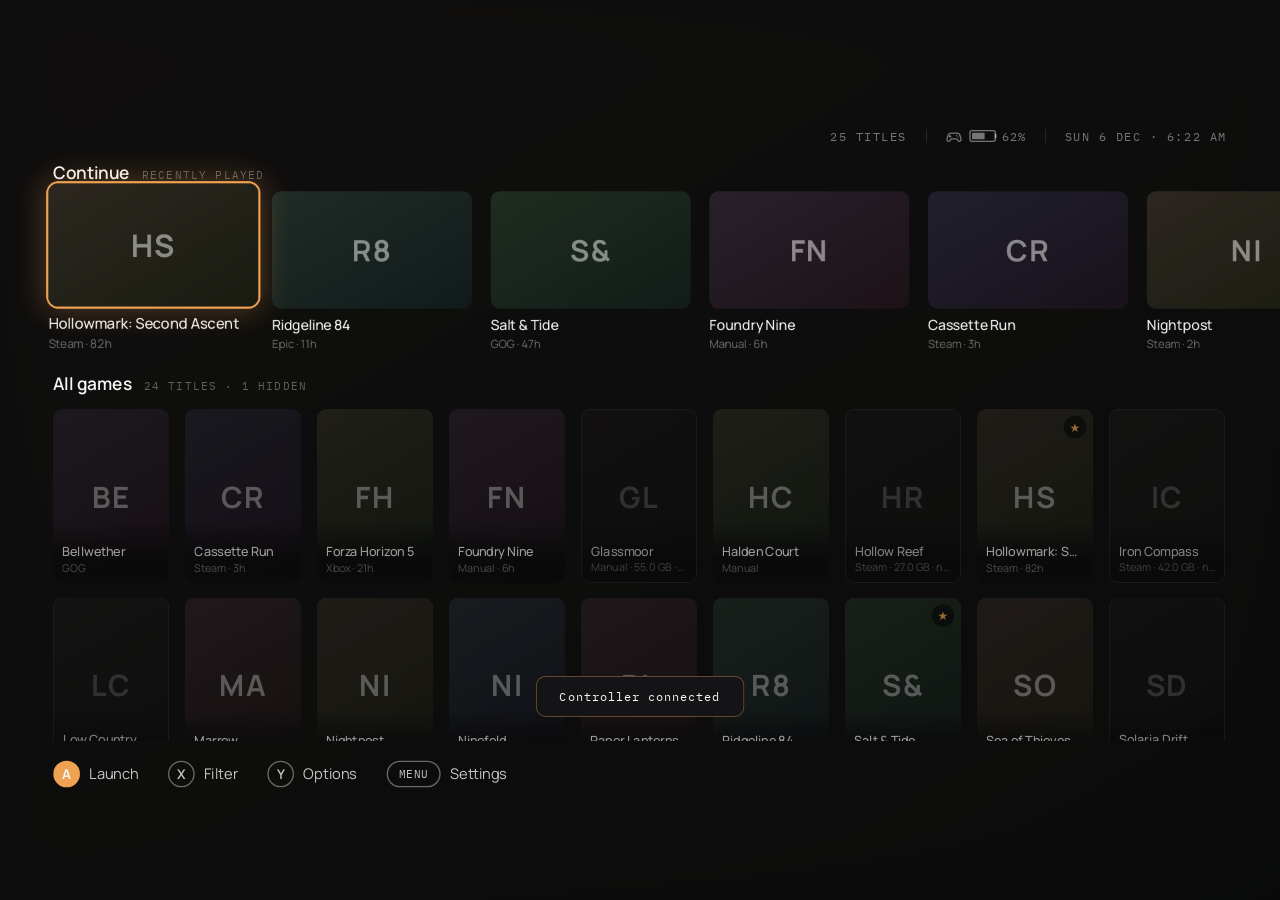
==== Consolify/ui/index.html @ 131ae3a1 "Make the tiles fit the art, and give the keyboard a press mode - A bundled theme was installed once " ====
<!DOCTYPE html>
<html>
<head>
<meta charset="utf-8">
<meta name="viewport" content="width=device-width, initial-scale=1">
<title>Consolify</title>
<link rel="preconnect" href="https://fonts.googleapis.com">
<link rel="preconnect" href="https://fonts.gstatic.com" crossorigin>
<link href="https://fonts.googleapis.com/css2?family=Manrope:wght@300;400;500;600;700&family=IBM+Plex+Mono:wght@400;500&display=swap" rel="stylesheet">
<link rel="stylesheet" href="app.css">
</head>
<body>

<div id="backdrop">
  <div class="bd" id="bdA"></div>
  <div class="bd" id="bdB"></div>
</div>

<!-- Still of the desktop or the game, captured by the host just before an overlay menu opens.
     The window is opaque, so this is what "you can see what is behind the menu" is made of. -->
<div id="overlayShot"></div>

<div id="stage">

  <!-- ============ LIBRARY ============ -->
  <div class="screen" id="screen-library" data-focus-scope>
    <header class="topbar" data-region="topbar">
      <div class="topbar-left" data-tabbar="library"></div>
      <div class="topbar-right mono">
        <span id="scanStatus"></span>
        <span id="titleCount">0 TITLES</span>
        <span class="vsep"></span>
        <span id="padBattery" class="pad-status"></span>
        <span class="vsep"></span>
        <span class="clock">—</span>
      </div>
    </header>

    <div class="lib-body">
      <section class="lib-section playing-section" id="playingSection" data-region="playing" style="display:none">
        <div class="section-head">
          <div class="section-title">Playing</div>
          <div class="section-label mono">RUNNING NOW</div>
        </div>
        <div class="playing-card" id="playingCard" data-focusable data-focus-key="playing">
          <div class="playing-art" id="playingArt"></div>
          <div class="playing-info">
            <div class="playing-name" id="playingName">—</div>
            <div class="playing-meta mono" id="playingMeta"></div>
            <div class="playing-hint"><span class="btn-badge btn-a">A</span><span>Resume</span><span class="btn-badge">Y</span><span>Options</span></div>
          </div>
        </div>
      </section>

      <section class="lib-section" id="continueSection" data-region="continue">
        <div class="section-head">
          <div class="section-title">Continue</div>
          <div class="section-label mono">RECENTLY PLAYED</div>
        </div>
        <div class="continue-row" id="continueRow" data-dim-group></div>
      </section>

      <!-- Opt-in: hidden until a theme gives it a slot. The app keeps it filled with whatever
           the highlight is on, so a console-style layout can show the focused game large
           without the app having to know that is what the theme is doing. -->
      <section class="focus-detail" data-region="focus-detail" hidden>
        <div class="fd-logo" id="fdTitle">—</div>
        <div class="fd-meta mono" id="fdMeta"></div>
        <div class="fd-desc" id="fdDesc"></div>
        <div class="fd-stats mono">
          <span id="fdPlaytime"></span>
          <span id="fdLastPlayed"></span>
          <span id="fdSize"></span>
        </div>
      </section>

      <section class="lib-section lib-grid-section" data-region="grid">
        <div class="section-head">
          <div class="section-title">All games</div>
          <div class="section-label mono" id="gridLabel">0 TITLES</div>
        </div>
        <div class="grid-scroll" id="gridScroll"></div>
      </section>
    </div>

    <footer class="legend" data-region="legend">
      <div class="legend-item"><div class="btn-badge btn-a">A</div><span>Launch</span></div>
      <div class="legend-item"><div class="btn-badge">X</div><span>Filter</span></div>
      <div class="legend-item"><div class="btn-badge">Y</div><span>Options</span></div>
      <div class="legend-item"><div class="btn-pill mono">MENU</div><span>Settings</span></div>
    </footer>
  </div>

  <!-- ============ DETAIL ============ -->
  <div class="screen" id="screen-detail" data-focus-scope>
    <div class="detail-art" id="detailArt"></div>
    <div class="detail-shade-x"></div>
    <div class="detail-shade-y"></div>

    <div class="detail-content">
      <div class="detail-top">
        <div class="crumb mono"><span>LIBRARY</span><span>/</span><span class="crumb-here" id="detailCrumb">STEAM</span></div>
        <!-- Where the game came from, opposite the breadcrumb that says the same thing in words. -->
        <div class="detail-platform" id="detailPlatform"></div>
      </div>

      <div class="detail-main">
        <div class="detail-titleblock">
          <!-- The game's own wordmark when we have one, the title as text when we do not. Both
               are always in the DOM; renderDetail shows whichever applies. -->
          <div class="detail-logo" id="detailLogo" hidden></div>
          <h1 id="detailTitleRow"><span id="detailFav" class="fav-star" style="display:none">★</span><span id="detailTitle">—</span></h1>
          <div class="detail-facts" id="detailFacts"></div>
          <p id="detailDesc"></p>
        </div>

        <div class="detail-stats" id="detailStats"></div>

        <!-- The critic score, parked in the corner the eye reaches last. It is the one number
             on this page that is somebody else's opinion rather than a fact about the file, so
             it is given its own panel and told to say who said it. -->
        <div class="detail-score" id="detailScore" hidden></div>

        <div class="detail-actions" id="detailActions">
          <div class="pill-btn pill-primary" data-act="play" data-focusable data-focus-key="detail:play">
            <div class="pill-a-badge">A</div>
            <span id="playLabel">Play</span>
          </div>
          <div class="pill-btn pill-secondary" data-act="collect" data-focusable data-focus-key="detail:collect">Add to Collection</div>
          <div class="pill-btn pill-secondary" data-act="manage" data-focusable data-focus-key="detail:manage">Manage</div>
        </div>
      </div>

      <footer class="legend">
        <div class="legend-item"><div class="btn-badge btn-a">A</div><span>Select</span></div>
        <div class="legend-item"><div class="btn-badge">B</div><span>Back</span></div>
        <div class="legend-item"><div class="btn-badge">X</div><span id="favLegend">Favorite</span></div>
      </footer>
    </div>
  </div>

  <!-- ============ SETTINGS ============ -->
  <div class="screen" id="screen-settings" data-focus-scope>
    <header class="topbar">
      <div class="topbar-left" data-tabbar="settings"></div>
      <div class="topbar-right mono">
        <span class="clock">—</span>
      </div>
    </header>

    <div class="settings-body">
      <!-- Categories, so one screen is not a wall of every setting at once. Driven by LB/RB and
           by clicking; the rows to the right are only ever the active category. -->
      <nav class="settings-nav" id="settingsNav"></nav>
      <div class="settings-scroll" id="settingsScroll"></div>
    </div>

    <footer class="legend" id="settingsFoot"></footer>
  </div>

  <!-- ============ FILTER & SORT ============ -->
  <div class="overlay" id="overlay-filter" data-focus-scope>
    <div class="quick-card filter-card">
      <div class="quick-title mono" id="filterTitle">FILTER &amp; SORT</div>
      <div class="ov-scroll" id="filterList"></div>
      <div class="ov-foot" id="filterFoot"></div>
    </div>
  </div>

  <!-- ============ GAME CONTEXT MENU ============ -->
  <div class="overlay" id="overlay-gamemenu" data-focus-scope>
    <div class="quick-card menu-card">
      <div class="quick-title mono" id="gameMenuTitle">GAME</div>
      <div class="ov-scroll" id="gameMenuList"></div>
      <div class="ov-foot" id="gameMenuFoot"></div>
    </div>
  </div>

  <!-- ============ ADD TO COLLECTION ============ -->
  <div class="overlay" id="overlay-collect" data-focus-scope>
    <div class="quick-card menu-card">
      <div class="quick-title mono">ADD TO COLLECTION</div>
      <div class="ov-scroll" id="collectList"></div>
      <div class="ov-foot" id="collectFoot"></div>
    </div>
  </div>

  <!-- ============ MANAGE ============ -->
  <div class="overlay" id="overlay-manage" data-focus-scope>
    <div class="quick-card menu-card">
      <div class="quick-title mono">MANAGE</div>
      <div class="ov-scroll" id="manageList"></div>
      <div class="ov-foot" id="manageFoot"></div>
    </div>
  </div>

  <!-- ============ CONFIRM ============ -->
  <div class="overlay" id="overlay-confirm" data-focus-scope>
    <div class="quick-card menu-card">
      <div class="quick-title mono" id="confirmTitle">ARE YOU SURE?</div>
      <div class="ov-scroll" id="confirmList"></div>
      <div class="ov-foot" id="confirmFoot"></div>
    </div>
  </div>

  <!-- ============ POWER WHEEL ============ -->
  <div class="overlay" id="overlay-radial">
    <div class="radial-wrap">
      <div class="radial-title mono">POWER WHEEL</div>
      <div class="radial" id="radialRing"></div>
      <div class="radial-center">
        <div class="radial-sel" id="radialSelName">—</div>
        <div class="radial-desc" id="radialDesc"></div>
        <div class="radial-target mono" id="radialTarget"></div>
      </div>
      <div class="ov-foot radial-foot" id="radialFoot"></div>
    </div>
  </div>

  <!-- ============ RADIAL SUBMENU ============ -->
  <div class="overlay" id="overlay-radialsub" data-focus-scope>
    <div class="quick-card menu-card">
      <div class="quick-title mono" id="radialSubTitle">MENU</div>
      <div class="ov-scroll" id="radialSubList"></div>
      <div class="ov-foot" id="radialSubFoot"></div>
    </div>
  </div>

  <!-- ============ IN-GAME MENU ============
       A console-style bar along the bottom rather than a centred card, so as much of the
       paused game as possible stays visible above it. -->
  <div class="overlay" id="overlay-ingame">
    <div class="ingame-bar">
      <div class="ingame-head">
        <div class="ingame-title" id="ingameTitle">PLAYING</div>
        <div class="ingame-desc" id="ingameDesc"></div>
      </div>
      <div class="ingame-row" id="ingameList"></div>
      <div class="ov-foot ingame-foot" id="ingameFoot"></div>
    </div>
  </div>

  <!-- ============ TEXT INPUT ============ -->
  <div class="overlay" id="overlay-input">
    <div class="quick-card">
      <div class="quick-title mono" id="inputTitle">NAME</div>
      <input id="inputField" class="text-input" type="text" autocomplete="off" spellcheck="false">
      <div class="guide-foot mono input-hint">ENTER CONFIRM · ESC CANCEL</div>
    </div>
  </div>

  <!-- ============ COUCH SETUP GUIDE ============ -->
  <div class="overlay" id="overlay-guide">
    <div class="guide-card">
      <div class="quick-title mono">COUCH SETUP GUIDE</div>
      <div class="guide-body" id="guideBody"></div>
      <div class="guide-foot"><div class="btn-badge">B</div><span>Close</span></div>
    </div>
  </div>

  <div id="toast" class="mono"></div>
</div>

<script src="nav.js"></script>
<script src="theme.js"></script>
<script src="app.js"></script>
<script src="radial.js"></script>
</body>
</html>
---- Consolify/ui/app.css ----
/* Consolify — visual language from the imported design (Couch Launcher.dc.html)
   Manrope + IBM Plex Mono. Focus: 180ms cubic-bezier(0.2,0.9,0.2,1), scale 1.05,
   3px accent ring + 44px glow. Backdrop: focused art, blur 64px @ 22%, 240ms crossfade. */

/* ---- palette ----
   Every colour in this file resolves to one of these, so the whole UI can be recoloured by
   overriding the tokens and nothing else. Treat the names as a public contract: user themes
   will be written against them, and renaming one silently breaks every theme that used it.

   Tints and shades go through color-mix rather than a second rgba token. rgba() cannot take a
   hex custom property -- rgba(var(--accent), 0.3) is not a thing -- and the alternative is
   shipping a parallel "240,162,83" triplet for every colour and keeping the two in step by hand.
   --accent is set at runtime from settings; see applyTheme() in app.js. */
:root {
  --bg: #08080A;          /* the base the whole stage sits on */
  --bg-deep: #0B0B0C;     /* scrims that need to read as darker than the base */
  --surface: #141417;     /* raised panels, rows, empty art */
  --surface-hi: #1A1A1E;  /* a surface that is hovered or selected */
  --card: #101012;        /* game tiles and other content cards */
  --ink: #F6F5F3;         /* text and icons; alphas below it are muted text */
  --edge: #FFFFFF;        /* hairline borders and separators, always at low alpha */
  --danger: #E97A6C;      /* destructive actions only */
  --accent: #F0A253;      /* focus rings, active tabs, sliders — the one the user picks */
  --on-accent: var(--bg-deep);  /* text sitting on an accent fill; flipped for a dark accent */
}

* { box-sizing: border-box; user-select: none; -webkit-user-drag: none; }

/* The UA sheet's [hidden] rule is `display: none` at UA weight, so any author `display` beats
   it -- and nearly every box here sets one. Sections carrying `display: flex` therefore stayed
   fully visible with the attribute set, which is how a theme that left a region unslotted still
   showed it, and how an emptied wrapper still claimed its share of a flex column.
   `hidden` is used as the real "not part of the layout" switch, so make it mean that. */
[hidden] { display: none !important; }

html, body {
  margin: 0; padding: 0; width: 100%; height: 100%;
  background: var(--bg); color: var(--ink); overflow: hidden;
  font-family: Manrope, "Segoe UI", system-ui, sans-serif;
  cursor: default;
}

.mono { font-family: "IBM Plex Mono", Consolas, monospace; }

@keyframes focusPulse {
  0%, 100% { box-shadow: 0 0 0 3px color-mix(in srgb, var(--accent) 95%, transparent), 0 0 44px 6px color-mix(in srgb, var(--accent) 28%, transparent); }
  50% { box-shadow: 0 0 0 3px color-mix(in srgb, var(--accent) 75%, transparent), 0 0 64px 12px color-mix(in srgb, var(--accent) 40%, transparent); }
}

/* ---- fixed 1920x1080 stage, scaled to the window ---- */
#stage {
  position: absolute; left: 50%; top: 50%;
  width: 1920px; height: 1080px;
  transform-origin: center center;
}

/* ---- backdrop (focused title art, blurred) ---- */
#backdrop { position: fixed; inset: 0; overflow: hidden; background: var(--bg); }
.bd {
  position: absolute; inset: -80px;
  background-size: cover; background-position: center;
  filter: blur(64px); opacity: 0;
  transition: opacity 240ms linear;
}
.bd.visible { opacity: 0.22; }
.bd.detail-mode { filter: none; inset: 0; }
.bd.detail-mode.visible { opacity: 1; }

/* ---- screens ---- */
.screen { position: absolute; inset: 0; display: none; flex-direction: column; }
.screen.active { display: flex; }

/* ---- top bar ---- */
.topbar {
  display: flex; align-items: center; justify-content: space-between;
  padding: 56px 80px 0; flex: 0 0 auto;
}
.topbar-left { display: flex; align-items: baseline; gap: 40px; }
.tab { font-size: 24px; color: color-mix(in srgb, var(--ink) 42%, transparent); transition: color 180ms linear, font-size 180ms linear; }
.tab.tab-active { font-size: 30px; font-weight: 600; letter-spacing: -0.01em; color: var(--ink); }
.tab.focused { color: var(--accent); }
.topbar-right {
  display: flex; align-items: center; gap: 28px;
  font-size: 18px; letter-spacing: 0.1em; color: color-mix(in srgb, var(--ink) 45%, transparent);
}
.vsep { width: 1px; height: 20px; background: color-mix(in srgb, var(--edge) 15%, transparent); }
/* An empty flex item still gets a gap on each side, so the idle scan slot was opening a 56px
   hole between the battery and the title count while every other pair sat at 28px -- which is
   what made the controller readout look detached from the rest of the bar. */
#scanStatus:empty, .pad-status:empty { display: none; }
/* ---- controller + battery readout in the top bar ----
   It sits among the title count and the clock, so it has to carry the same visual weight as
   they do. Those sit at 45% ink; the alphas below are the ones that land the red
   and the accent at the same perceived brightness on this background, rather than the same
   number -- a saturated colour at 0.45 reads far dimmer than white at 0.45, and at full
   strength the low-battery red was shouting over everything else in the bar. */
.pad-status { display: flex; align-items: center; gap: 10px; }   /* colour inherited from .topbar-right */
/* inherit, so the pad, the bar and the number all shift together rather than the icon
   staying grey next to a coloured bar */
.pad-status .ov-icon { width: 26px; height: 26px; flex: 0 0 auto; color: inherit; }
.pad-status.off { color: color-mix(in srgb, var(--ink) 32%, transparent); }       /* nothing connected: quieter still */
.pad-status.low { color: color-mix(in srgb, var(--danger) 78%, transparent); }
.pad-status.charging { color: color-mix(in srgb, var(--accent) 65%, transparent); }
.batt {
  position: relative; width: 40px; height: 18px; border-radius: 4px;
  border: 2px solid currentColor; padding: 2px;
}
/* the nub on the positive end, so the shape reads as a battery and not a progress bar */
.batt::after {
  content: ""; position: absolute; left: 100%; top: 50%; transform: translateY(-50%);
  width: 3px; height: 7px; border-radius: 0 2px 2px 0; background: currentColor;
}
.batt-fill {
  display: block; height: 100%; border-radius: 1px; background: currentColor;
  transition: width 300ms linear;
}
/* No min-width: reserving room for "100%" left trailing space after a short number, widening
   the gap to the next item. The readout is the leftmost thing in a right-anchored row, so a
   changing width only nudges its own left edge -- nothing else moves. */
.batt-pct { font-size: 18px; letter-spacing: 0.06em; }
#scanStatus { color: var(--accent); }

/* ---- library body ---- */
.lib-body {
  flex: 1; min-height: 0; display: flex; flex-direction: column;
  gap: 30px; padding: 24px 80px 0; overflow: hidden;
}
.lib-section { display: flex; flex-direction: column; gap: 16px; flex: 0 0 auto; }
.lib-grid-section { flex: 1 1 auto; min-height: 0; }
.section-head { display: flex; align-items: baseline; gap: 18px; height: 30px; }
.section-title { font-size: 26px; font-weight: 600; letter-spacing: -0.01em; }
.section-label { font-size: 16px; letter-spacing: 0.14em; color: color-mix(in srgb, var(--ink) 35%, transparent); }

/* Continue carousel — the track is translated rather than scrolled with overflow-x, because
   any non-visible overflow on one axis forces the other to clip too, which would cut off the
   focus scale and glow. Off-track tiles simply fall outside the stage. */
.continue-row { overflow: visible; padding: 16px 12px 0; margin: -16px -12px 0; }
.continue-track {
  display: flex; gap: 28px;
  transition: transform 260ms cubic-bezier(0.2, 0.9, 0.2, 1);
  will-change: transform;
}
.cont-item {
  position: relative;
  display: flex; flex-direction: column; gap: 10px; flex: 0 0 auto;
  transform-origin: center bottom;
  transition: transform 180ms cubic-bezier(0.2,0.9,0.2,1);
}
.cont-item.focused { transform: scale(1.05); z-index: 3; }
.cont-art {
  /* 290x166 inside the padding, which is 1.75:1 -- Steam's capsule_616x353 exactly. Cutting the
     box to the dominant asset is what lets it fill edge to edge with nothing cropped; at 300x168
     the content box was 1.86:1 and cover shaved 3% off each side, taking the end of a logo with
     it. Anything of another shape is fitted rather than cropped -- see artFit. */
  position: relative; width: 300px; height: 176px; border-radius: 14px;
  overflow: hidden; background-color: var(--surface);
  background-size: cover; background-position: center;
  /* Keeps the art clear of the rounded corners, which would otherwise clip a logo that runs to
     the edge. The placeholder still fills the tile: it is set through the `background`
     shorthand, which resets background-origin to padding-box. */
  padding: 5px; background-origin: content-box;
  transition: opacity 200ms linear;
}
.zone-dim .cont-art { opacity: 0.55; }
.cont-meta {
  display: flex; flex-direction: column; gap: 3px; min-height: 50px;
  transition: opacity 180ms linear;
}
.zone-dim .cont-meta { opacity: 0.5; }
.cont-title { font-size: 21px; font-weight: 500; letter-spacing: -0.01em; white-space: nowrap; overflow: hidden; text-overflow: ellipsis; max-width: 300px; }
.cont-sub { font-size: 17px; color: color-mix(in srgb, var(--ink) 42%, transparent); }

/* focus ring + glow — box-shadow on the element so the glow is never clipped */
.cont-item.focused .cont-art {
  box-shadow: 0 0 0 3px var(--accent), 0 0 44px 6px color-mix(in srgb, var(--accent) 30%, transparent);
}

/* All-games grid */
.grid-scroll {
  /* relative so revealIn() can measure rows against it with offsetTop */
  position: relative;
  flex: 1; min-height: 0; overflow-y: auto; overflow-x: hidden;
  display: flex; flex-direction: column; gap: 22px;
  /* The padding is room for the focused row's scale and glow; the negative margin pulls the box
     back so it does not shift the layout. It used to be -18px, which ate the whole 16px section
     gap and clipped scrolled rows on a line running through the header text. */
  padding: 18px 12px 28px; margin: -8px -12px 0;
  scrollbar-width: none;
}
/* Scrolled content is clipped at the scroller's edge, which leaves the half-visible row above
   ending in a hard line just under the section header. Fade it out instead — and only while
   there is something above, so the first row's glow keeps the full padding at rest. */
.grid-scroll.scrolled {
  -webkit-mask-image: linear-gradient(180deg, transparent 0, #000 26px);
  mask-image: linear-gradient(180deg, transparent 0, #000 26px);
}
.grid-scroll::-webkit-scrollbar { display: none; }
.grid-row { display: flex; gap: 24px; flex: 0 0 auto; }
.grid-item {
  /* 2:3, which is what every store draws portrait box art to (Steam's is 600x900). The tile used
     to be 199x240 -- 0.83:1 -- and cover threw away a fifth of the picture's height to fill it,
     which on a cover with the logo near the bottom took the logo. Nine of these plus eight 24px
     gaps is the same 1760 run eight wider ones made; see GRID_COLS. */
  position: relative; width: 174px; height: 261px; border-radius: 14px;
  overflow: hidden; flex: 0 0 auto; background-color: var(--surface);
  transform-origin: center bottom;
  transition: transform 180ms cubic-bezier(0.2,0.9,0.2,1), opacity 200ms linear;
}
.grid-item.focused {
  transform: scale(1.05); z-index: 3;
  box-shadow: 0 0 0 3px var(--accent), 0 0 44px 6px color-mix(in srgb, var(--accent) 30%, transparent);
}
.zone-dim .grid-item { opacity: 0.62; }
.zone-dim .grid-item.uninstalled { opacity: 0.5; }
.grid-art { position: absolute; inset: 0; background-size: cover; background-position: center; }
.grid-item.uninstalled .grid-art { filter: grayscale(0.7) brightness(0.62); }
.grid-item.uninstalled { border: 1px solid color-mix(in srgb, var(--ink) 16%, transparent); }
.grid-label {
  position: absolute; left: 0; right: 0; bottom: 0;
  padding: 34px 14px 12px;
  background: linear-gradient(180deg, color-mix(in srgb, var(--bg) 0%, transparent) 0%, color-mix(in srgb, var(--bg) 90%, transparent) 62%);
}
.grid-title { font-size: 19px; font-weight: 500; letter-spacing: -0.01em; white-space: nowrap; overflow: hidden; text-overflow: ellipsis; }
.grid-meta { font-size: 16px; color: color-mix(in srgb, var(--ink) 45%, transparent); white-space: nowrap; overflow: hidden; text-overflow: ellipsis; }

/* ---- detail page: where it came from, and what the critics made of it ---- */

.detail-top { display: flex; align-items: center; justify-content: space-between; gap: 40px; }
.detail-platform {
  display: inline-flex; align-items: center; gap: 13px;
  height: 52px; padding: 0 22px 0 18px; border-radius: 26px;
  font-size: 20px; letter-spacing: 0.01em;
  color: color-mix(in srgb, var(--ink) 86%, transparent);
  background: color-mix(in srgb, var(--bg-deep) 52%, transparent);
  border: 1px solid color-mix(in srgb, var(--edge) 10%, transparent);
  backdrop-filter: blur(18px) saturate(1.3);
}
.detail-platform:empty { display: none; }
.detail-platform svg { width: 30px; height: 30px; }

/* Bottom right, above the buttons: the last thing read on the page rather than something in the
   way of the title. Laid out as a panel and a caption so the number is never alone -- a bare 82
   could be a rank or a percentage, and this page is read from across a room. */
.detail-score {
  position: absolute; right: 0; bottom: 0;
  display: flex; align-items: center; gap: 18px;
}
.score-panel {
  display: flex; align-items: center; justify-content: center;
  width: 92px; height: 92px; border-radius: 16px;
  font-size: 46px; font-weight: 700; letter-spacing: -0.02em;
  color: var(--bg-deep);
}
/* Metacritic's own bands, because the colour is only shorthand if it is the one people already
   know from the site. */
.detail-score[data-band="good"]  .score-panel { background: #66cc33; }
.detail-score[data-band="mixed"] .score-panel { background: #ffcc33; }
.detail-score[data-band="poor"]  .score-panel { background: #ff6666; }
.score-side { display: flex; flex-direction: column; gap: 6px; }
.score-source { font-size: 16px; letter-spacing: 0.14em; }
.score-scale {
  font-size: 14px; letter-spacing: 0.14em;
  color: color-mix(in srgb, var(--ink) 40%, transparent);
}

/* cover placeholder (no art available) */
.ph { display: flex; align-items: center; justify-content: center; }
.ph span {
  font-size: 44px; font-weight: 700; letter-spacing: 0.04em;
  color: color-mix(in srgb, var(--ink) 50%, transparent);
}
.cont-art .ph span { font-size: 36px; }

/* ---- legend ---- */
.legend {
  display: flex; align-items: center; gap: 44px;
  padding: 30px 80px 34px; flex: 0 0 auto;
}
/* "Hide the button hints" in Appearance. Only the per-screen bars: an overlay's footer is the
   one hint inside a menu you may never have opened before, and a card with no way out is not a
   cleaner look. A theme that gives the legend its own slot has to collapse that slot too. */
body.no-legend .legend { display: none; }
.legend-item { display: flex; align-items: center; gap: 14px; }
.legend-item > span { font-size: 22px; color: color-mix(in srgb, var(--ink) 80%, transparent); }
.btn-badge {
  width: 40px; height: 40px; border-radius: 50%;
  border: 2px solid color-mix(in srgb, var(--ink) 40%, transparent);
  display: flex; align-items: center; justify-content: center;
  font-size: 20px; font-weight: 600; color: color-mix(in srgb, var(--ink) 80%, transparent);
}
.btn-badge.btn-a { background: var(--accent); border: none; color: var(--on-accent); font-weight: 700; }
.btn-pill, .dpad-badge {
  height: 40px; padding: 0 16px; border-radius: 20px;
  border: 2px solid color-mix(in srgb, var(--ink) 40%, transparent);
  display: flex; align-items: center;
  font-size: 16px; letter-spacing: 0.08em; color: color-mix(in srgb, var(--ink) 80%, transparent);
}

/* ---- detail screen ---- */
#screen-detail { background: var(--bg); }
/* The hero hangs in a band at its own aspect rather than being stretched over the whole screen,
   the same treatment the library uses. Steam's hero is 3.1:1, so a band 58% of the height shows
   the whole width at close to 1:1 -- covering the full screen with it instead meant cropping
   nearly half the picture away and blowing up what was left.

   62% rather than the library's 58%: there is no dock down here, so the art can run further
   before the text needs the room. */
/* Hung from the top at the full width, at whatever aspect the picture that arrived actually has
   -- applyArt measures it and writes --art-aspect. A fixed height only works while every hero is
   the same shape: Steam's are 3.1:1, IGDB's artwork is 16:9, and 62% of a 16:9 stage is 2.87:1,
   so both were being cropped to fit a box cut for neither. The fallback is Steam's shape, which
   is what the great majority of these are. */
.detail-art {
  position: absolute; top: 0; left: 0; right: 0; bottom: auto;
  height: auto; aspect-ratio: var(--art-aspect, 3.1); max-height: 100%;
  background-size: cover; background-position: top center; background-repeat: no-repeat;
  background-color: var(--surface);
  -webkit-mask-image: linear-gradient(180deg, #000 0, #000 58%, transparent 99%);
          mask-image: linear-gradient(180deg, #000 0, #000 58%, transparent 99%);
}
/* Lighter than it was on both axes. The art no longer sits behind the whole column, so the
   scrims only have to carry the crumb at the top and the title where the two overlap. */
.detail-shade-x { position: absolute; inset: 0; background: linear-gradient(90deg, color-mix(in srgb, var(--bg) 58%, transparent) 0, color-mix(in srgb, var(--bg) 20%, transparent) 52%, transparent 100%); }
.detail-shade-y { position: absolute; inset: 0; background: linear-gradient(0deg, var(--bg) 26%, color-mix(in srgb, var(--bg) 70%, transparent) 46%, transparent 72%); }
/* The type here was set a size larger than it needed to be all the way down, which on a 1920
   stage made a two-line title out of most names and left the column reading as one dense block.
   Everything below is a step smaller with more air between the groups: the page has plenty of
   room, and the art behind it is meant to be visible. */
.detail-content {
  position: absolute; inset: 0; display: flex; flex-direction: column;
  justify-content: space-between; padding: 60px 88px 40px;
}
.detail-content .legend { padding: 30px 0 0; }
.crumb { display: flex; align-items: center; gap: 16px; font-size: 18px; letter-spacing: 0.14em; color: color-mix(in srgb, var(--ink) 45%, transparent); }
.crumb-here { color: color-mix(in srgb, var(--ink) 80%, transparent); }
/* Anchored to the bottom rather than floating in the middle. A game with no metadata has a much
   shorter column than one with everything, and centring meant the two pages put their Play button
   in different places -- this way the buttons and stats land where you expect them either way,
   and whatever is left over goes to the art. */
.detail-main {
  position: relative;   /* the score panel is pinned to this column's bottom-right */
  display: flex; flex-direction: column; gap: 62px; align-items: flex-start;
  margin-top: auto; margin-bottom: 52px;
}
.detail-titleblock { display: flex; flex-direction: column; gap: 26px; max-width: 900px; }
.detail-titleblock h1 {
  /* 62px keeps all but the longest names on one line, where 88px wrapped most of them. */
  margin: 0; font-size: 62px; font-weight: 600;
  letter-spacing: -0.028em; line-height: 1.08;
}
.detail-titleblock p {
  /* Narrower than the title block on purpose: ~70 characters is a comfortable measure, and a
     blurb running the full 900px is a wall. */
  margin: 0; font-size: 22px; line-height: 1.75;
  color: color-mix(in srgb, var(--ink) 60%, transparent); text-wrap: pretty; max-width: 740px;
  /* Store blurbs run to a paragraph; three lines is about as much as anyone reads from a sofa,
     and an unclamped one pushes the stats and the Play button down the screen. */
  display: -webkit-box; -webkit-box-orient: vertical; -webkit-line-clamp: 3; overflow: hidden;
}
/* A hairline above the numbers, which is the only structure this column needs: it separates the
   pitch from the facts without drawing a box round either. */
.detail-stats {
  display: flex; gap: 76px;
  padding-top: 34px;
  border-top: 1px solid color-mix(in srgb, var(--ink) 12%, transparent);
}

.stat { display: flex; flex-direction: column; gap: 10px; }
.stat-label { font-size: 15px; letter-spacing: 0.16em; color: color-mix(in srgb, var(--ink) 38%, transparent); }
.stat-value { font-size: 27px; font-weight: 500; }

/* The line under the title on the detail page. Sized to sit between the 88px title and the 26px
   description without competing with either. */
.detail-facts {
  display: flex; align-items: center; flex-wrap: wrap; gap: 13px;
  font-size: 21px; color: color-mix(in srgb, var(--ink) 70%, transparent);
}
.detail-facts:empty, .detail-titleblock p:empty { display: none; }
.fact-dot { color: color-mix(in srgb, var(--ink) 30%, transparent); }
.fact-chip {
  display: inline-flex; align-items: center; height: 38px; padding: 0 16px;
  border-radius: 19px; font-size: 18px; font-weight: 500;
  color: color-mix(in srgb, var(--ink) 78%, transparent);
  background: color-mix(in srgb, var(--ink) 9%, transparent);
}
.fact-warn {
  color: var(--accent);
  background: color-mix(in srgb, var(--accent) 16%, transparent);
}

.detail-actions { display: flex; align-items: center; gap: 20px; }
.pill-btn {
  display: flex; align-items: center; height: 78px; border-radius: 39px;
  flex: 0 0 auto; white-space: nowrap;
  transition: box-shadow 180ms linear, border-color 180ms linear;
}
.pill-primary {
  gap: 16px; padding: 0 44px; background: var(--accent); color: var(--on-accent);
}
.pill-primary span { font-size: 27px; font-weight: 600; letter-spacing: -0.01em; }
.pill-primary.focused { animation: focusPulse 2.4s ease-in-out infinite; }
.pill-a-badge {
  width: 34px; height: 34px; border-radius: 50%;
  background: color-mix(in srgb, var(--bg-deep) 85%, transparent); color: var(--accent);
  display: flex; align-items: center; justify-content: center;
  font-size: 19px; font-weight: 700; flex: 0 0 auto;
}
.pill-secondary {
  padding: 0 34px; border: 2px solid color-mix(in srgb, var(--ink) 22%, transparent);
  font-size: 24px; font-weight: 500; color: color-mix(in srgb, var(--ink) 85%, transparent);
}
.pill-secondary.focused {
  border-color: var(--accent);
  box-shadow: 0 0 0 1px var(--accent), 0 0 44px 6px color-mix(in srgb, var(--accent) 30%, transparent);
}

/* ---- settings ---- */
.settings-scroll {
  position: relative;   /* see .grid-scroll */
  flex: 1; min-height: 0; overflow-y: auto;
  display: flex; flex-direction: column; gap: 18px;
  padding: 30px 80px 30px; scrollbar-width: none;
}
.settings-scroll::-webkit-scrollbar { display: none; }
.set-section {
  font-family: "IBM Plex Mono", monospace; font-size: 16px;
  letter-spacing: 0.16em; color: color-mix(in srgb, var(--ink) 42%, transparent);
  padding: 26px 0 2px;
}
.set-row {
  position: relative;
  display: flex; align-items: center; justify-content: space-between; gap: 40px;
  min-height: 84px; padding: 0 36px; border-radius: 14px;
  background: var(--card); border: 1px solid color-mix(in srgb, var(--edge) 7%, transparent);
  flex: 0 0 auto;
  transition: transform 180ms cubic-bezier(0.2,0.9,0.2,1);
}
.set-row.focused {
  transform: scale(1.012); background: var(--surface);
  box-shadow: 0 0 0 3px var(--accent), 0 0 44px 6px color-mix(in srgb, var(--accent) 30%, transparent);
}
.set-name { font-size: 24px; font-weight: 500; }
.set-hint { font-size: 17px; color: color-mix(in srgb, var(--ink) 42%, transparent); margin-top: 3px; }
.set-left { display: flex; flex-direction: column; padding: 18px 0; min-width: 0; }
.set-value { display: flex; align-items: center; gap: 22px; font-size: 24px; color: color-mix(in srgb, var(--ink) 85%, transparent); flex: 0 0 auto; }
.set-value .arrow { color: color-mix(in srgb, var(--ink) 35%, transparent); font-size: 20px; }
.set-row.focused .set-value .arrow { color: var(--accent); }
.set-toggle-on { color: var(--accent); font-weight: 600; }
.set-toggle-off { color: color-mix(in srgb, var(--ink) 45%, transparent); }
.slider { display: flex; align-items: center; gap: 20px; }
.slider-track { position: relative; width: 340px; height: 6px; border-radius: 3px; background: color-mix(in srgb, var(--edge) 14%, transparent); }
.slider-fill { position: absolute; left: 0; top: 0; bottom: 0; border-radius: 3px; background: var(--accent); }
.slider-val { font-family: "IBM Plex Mono", monospace; font-size: 18px; width: 84px; text-align: right; color: color-mix(in srgb, var(--ink) 75%, transparent); }
.set-action-label { font-size: 24px; font-weight: 500; color: var(--accent); }
.set-action-label.danger { color: var(--danger); }

/* Accent picker. The dots are literal colours, so they are the one place in the UI that does not
   go through the palette tokens -- the point is to show what each token would become. */
.swatch-strip { display: flex; align-items: center; gap: 12px; }
.swatch {
  width: 26px; height: 26px; border-radius: 50%; flex: 0 0 auto;
  box-shadow: inset 0 0 0 1px color-mix(in srgb, var(--edge) 22%, transparent);
  transition: transform 180ms cubic-bezier(0.2,0.9,0.2,1);
}
/* The ring is drawn in the page background so it reads as a gap around the dot rather than a
   second colour competing with it. */
.swatch.on {
  transform: scale(1.25);
  box-shadow: 0 0 0 3px var(--bg), 0 0 0 6px var(--ink);
}
.swatch-name { font-size: 20px; width: 96px; color: color-mix(in srgb, var(--ink) 75%, transparent); }

/* ---- overlays ---- */
/* z-index sits above focused tiles (which lift to 3 so their glow isn't clipped) */
.overlay {
  position: absolute; inset: 0; display: none;
  align-items: center; justify-content: center;
  background: color-mix(in srgb, var(--bg) 82%, transparent);
  z-index: 100;
}
.overlay.active { display: flex; }
.quick-card {
  width: 560px; background: var(--card);
  border: 1px solid color-mix(in srgb, var(--edge) 9%, transparent); border-radius: 20px;
  padding: 40px 40px 28px; display: flex; flex-direction: column; gap: 26px;
}
.quick-title { font-size: 15px; letter-spacing: 0.16em; color: color-mix(in srgb, var(--ink) 42%, transparent); }
.quick-item {
  position: relative; display: flex; align-items: center; justify-content: space-between;
  height: 76px; padding: 0 26px; border-radius: 14px;
  font-size: 25px; font-weight: 500; color: color-mix(in srgb, var(--ink) 85%, transparent);
  transition: transform 180ms cubic-bezier(0.2,0.9,0.2,1);
}
.quick-item.focused { background: var(--surface); transform: scale(1.02); }
.quick-item .quick-sub { font-size: 17px; color: color-mix(in srgb, var(--ink) 40%, transparent); font-weight: 400; }
.quick-item.danger { color: var(--danger); }
#quickList, #manageList { display: flex; flex-direction: column; gap: 10px; }

.guide-card {
  /* Tall enough that the four steps fit without scrolling. It still scrolls if the text grows. */
  width: 1080px; max-height: 940px; background: var(--card);
  border: 1px solid color-mix(in srgb, var(--edge) 9%, transparent); border-radius: 20px;
  padding: 48px 48px 32px; display: flex; flex-direction: column; gap: 28px;
}
.guide-body { overflow-y: auto; display: flex; flex-direction: column; gap: 26px; scrollbar-width: none; }
.guide-body::-webkit-scrollbar { display: none; }
.guide-step { display: flex; gap: 24px; }
.guide-num {
  font-family: "IBM Plex Mono", monospace; font-size: 17px; color: var(--accent);
  flex: 0 0 44px; padding-top: 4px;
}
.guide-step-body { display: flex; flex-direction: column; gap: 8px; }
.guide-step-title { font-size: 24px; font-weight: 600; }
.guide-step-text { font-size: 20px; line-height: 1.55; color: color-mix(in srgb, var(--ink) 62%, transparent); }
.guide-step-text b { color: color-mix(in srgb, var(--ink) 90%, transparent); font-weight: 600; }
.guide-foot { display: flex; align-items: center; gap: 14px; font-size: 20px; color: color-mix(in srgb, var(--ink) 70%, transparent); }

/* ---- toast ---- */
#toast {
  position: absolute; left: 50%; bottom: 140px; transform: translateX(-50%) translateY(20px);
  z-index: 200;
  padding: 18px 34px; border-radius: 14px;
  background: var(--surface); border: 1px solid color-mix(in srgb, var(--accent) 50%, transparent);
  font-size: 18px; letter-spacing: 0.06em; color: var(--ink);
  opacity: 0; pointer-events: none;
  transition: opacity 240ms linear, transform 240ms cubic-bezier(0.2,0.9,0.2,1);
}
#toast.show { opacity: 1; transform: translateX(-50%) translateY(0); }

/* ---- collections ---- */
.coll-body {
  flex: 1; min-height: 0; display: flex; flex-direction: column;
  padding: 30px 80px 0; overflow: hidden;
}
.coll-list {
  position: relative;   /* see .grid-scroll */
  flex: 1; min-height: 0; overflow-y: auto;
  display: flex; flex-direction: column; gap: 18px;
  padding: 12px 12px 30px; margin: -12px -12px 0;
  scrollbar-width: none;
}
.coll-list::-webkit-scrollbar { display: none; }
.coll-card {
  position: relative;
  display: flex; align-items: center; justify-content: space-between;
  min-height: 132px; padding: 0 40px; border-radius: 20px;
  background: var(--card); border: 1px solid color-mix(in srgb, var(--edge) 7%, transparent);
  flex: 0 0 auto;
  transition: transform 180ms cubic-bezier(0.2,0.9,0.2,1), background 180ms linear;
}
.coll-card.focused {
  transform: scale(1.012); background: var(--surface); z-index: 2;
  box-shadow: 0 0 0 3px var(--accent), 0 0 44px 6px color-mix(in srgb, var(--accent) 30%, transparent);
}
.coll-info { display: flex; flex-direction: column; gap: 6px; }
.coll-name { font-size: 28px; font-weight: 600; letter-spacing: -0.01em; }
.coll-name .fav-star { margin-right: 12px; }
.coll-meta { font-size: 17px; color: color-mix(in srgb, var(--ink) 42%, transparent); font-family: "IBM Plex Mono", monospace; letter-spacing: 0.1em; }
.coll-thumbs { display: flex; gap: 10px; }
.coll-thumb {
  width: 58px; height: 74px; border-radius: 8px; overflow: hidden;
  background-color: var(--surface-hi); background-size: cover; background-position: center;
  display: flex; align-items: center; justify-content: center;
}
.coll-thumb span { font-size: 16px; font-weight: 700; color: color-mix(in srgb, var(--ink) 40%, transparent); }
.coll-grid-wrap { flex: 1; min-height: 0; display: none; flex-direction: column; gap: 16px; }
.coll-grid-wrap.active { display: flex; }
.coll-list.hidden { display: none; }

/* ---- favorite star ---- */
.fav-star { color: var(--accent); }
.tile-fav {
  position: absolute; top: 10px; right: 10px;
  width: 34px; height: 34px; border-radius: 50%;
  background: color-mix(in srgb, var(--bg) 72%, transparent);
  display: flex; align-items: center; justify-content: center;
  font-size: 18px; color: var(--accent);
}
.detail-titleblock h1 .fav-star { font-size: 42px; vertical-align: middle; margin-right: 16px; }

/* The wordmark. Bounded on both axes because logos come in every shape there is -- a wide
   lockup and a tall crest both have to land on the same line without pushing the page around.
   contain, left-aligned, so it is never stretched. */
.detail-logo {
  width: 620px; height: 132px;
  background-size: contain; background-position: left center; background-repeat: no-repeat;
}


/* A picture of the window in the switcher, shaped like the window itself. Wide enough to tell two
   browser windows apart from a sofa, which is the whole reason it is here rather than a title. */
.ov-thumb {
  flex: 0 0 auto; width: 132px; height: 74px; border-radius: 8px;
  background-size: cover; background-position: top center;
  background-color: color-mix(in srgb, var(--ink) 8%, transparent);
  border: 1px solid color-mix(in srgb, var(--edge) 12%, transparent);
}
/* Taller than an icon row, so the picture has somewhere to sit. */
.ov-row.has-thumb { min-height: 96px; }
.ov-row.has-thumb .ov-label { gap: 20px; }
/* An icon stands in for a window we cannot photograph -- a minimized one we have never seen open.
   It has to sit inside the box: cover would blow a 32px square up into a smear. */
.ov-thumb.is-icon {
  background-size: 40px; background-position: center; background-repeat: no-repeat;
  background-color: color-mix(in srgb, var(--ink) 6%, transparent);
}


/* ---- filter & sort overlay ---- */
.filter-card { width: 760px; }
.ov-row {
  position: relative; display: flex; align-items: center; justify-content: space-between;
  min-height: 74px; padding: 0 26px; border-radius: 14px;
  font-size: 24px; font-weight: 500; color: color-mix(in srgb, var(--ink) 85%, transparent);
  transition: transform 180ms cubic-bezier(0.2,0.9,0.2,1), background 180ms linear;
}
.ov-row.focused {
  background: var(--surface); transform: scale(1.015); z-index: 2;
  box-shadow: 0 0 0 3px var(--accent), 0 0 44px 6px color-mix(in srgb, var(--accent) 30%, transparent);
}
.ov-row .ov-value { display: flex; align-items: center; gap: 18px; font-size: 22px; color: color-mix(in srgb, var(--ink) 80%, transparent); }
.ov-row .arrow { color: color-mix(in srgb, var(--ink) 35%, transparent); font-size: 19px; }
.ov-row.focused .arrow { color: var(--accent); }
.ov-row .ov-action { color: var(--accent); font-weight: 600; }
#filterList, #collectList, #confirmList { display: flex; flex-direction: column; gap: 10px; }
.ov-check { color: var(--accent); font-size: 24px; width: 32px; text-align: center; }
.ov-check.off { color: color-mix(in srgb, var(--ink) 25%, transparent); }

/* ---- text input overlay ---- */
.text-input {
  height: 84px; border-radius: 14px; padding: 0 28px;
  background: var(--bg); border: 2px solid color-mix(in srgb, var(--ink) 22%, transparent);
  color: var(--ink); font-size: 28px; font-family: Manrope, system-ui, sans-serif;
  outline: none;
}
.text-input:focus { border-color: var(--accent); box-shadow: 0 0 0 1px var(--accent), 0 0 44px 6px color-mix(in srgb, var(--accent) 20%, transparent); }
.input-hint { font-size: 15px; letter-spacing: 0.1em; color: color-mix(in srgb, var(--ink) 40%, transparent); }

/* ---- pad mode: the pointer gets out of the way while the D-pad drives ---- */
body.pad-mode, body.pad-mode * { cursor: none !important; }

/* ---- dropdown menus (filter / sort / game context) ---- */
.ov-cat {
  font-family: "IBM Plex Mono", monospace; font-size: 14px;
  letter-spacing: 0.18em; color: color-mix(in srgb, var(--ink) 38%, transparent);
  padding: 22px 26px 6px;
}
.ov-cat:first-child { padding-top: 4px; }
.ov-scroll {
  position: relative;   /* see .grid-scroll */
  display: flex; flex-direction: column; gap: 6px;
  max-height: 620px; overflow-y: auto;
  padding: 10px 10px; margin: -10px -10px;
  scrollbar-width: none;
}
.ov-scroll::-webkit-scrollbar { display: none; }
.ov-foot {
  display: flex; align-items: center; gap: 32px;
  margin-top: 10px; padding-top: 26px;
  border-top: 1px solid color-mix(in srgb, var(--edge) 7%, transparent);
}
.ov-foot .legend-item > span { font-size: 19px; }
.ov-foot .btn-badge { width: 34px; height: 34px; font-size: 17px; }
.ov-sub { font-size: 17px; color: color-mix(in srgb, var(--ink) 40%, transparent); font-weight: 400; }
.ov-row.danger { color: var(--danger); }

/* Menu icons: muted by default, accent on focus — the ring stays the primary focus signal */
.ov-label { display: flex; align-items: center; gap: 18px; min-width: 0; }
.ov-label > span { overflow: hidden; text-overflow: ellipsis; }
.ov-icon {
  flex: 0 0 auto; width: 25px; height: 25px;
  color: color-mix(in srgb, var(--ink) 45%, transparent);
  transition: color 180ms linear;
}
.ov-row.focused .ov-icon { color: var(--accent); }
.ov-row.danger .ov-icon { color: var(--danger); }
.ov-summary { font-size: 20px; color: color-mix(in srgb, var(--ink) 50%, transparent); }
.menu-card { width: 640px; }

/* ---- "add game" tile in the library grid ---- */
.grid-item.add-tile {
  background: transparent;
  border: 2px dashed color-mix(in srgb, var(--ink) 22%, transparent);
  display: flex; flex-direction: column; align-items: center; justify-content: center; gap: 14px;
}
.grid-item.add-tile .add-plus {
  font-size: 58px; font-weight: 300; line-height: 1;
  color: color-mix(in srgb, var(--ink) 50%, transparent);
}
.grid-item.add-tile .add-label {
  font-size: 19px; font-weight: 500; color: color-mix(in srgb, var(--ink) 60%, transparent);
}
.grid-item.add-tile.focused { border-color: var(--accent); }
.grid-item.add-tile.focused .add-plus,
.grid-item.add-tile.focused .add-label { color: var(--accent); }

/* ---- empty state ---- */
.empty-note {
  font-size: 24px; color: color-mix(in srgb, var(--ink) 50%, transparent); line-height: 1.6;
  padding: 30px 0;
}
.empty-note b { color: var(--accent); font-weight: 600; }

/* ---- Playing section (shown while a game is running) ---- */
.playing-card {
  position: relative; display: flex; align-items: center; gap: 34px;
  height: 210px; padding: 0 34px 0 0; border-radius: 18px; overflow: hidden;
  background: var(--card); border: 1px solid color-mix(in srgb, var(--edge) 7%, transparent);
  transform-origin: center left;
  transition: transform 180ms cubic-bezier(0.2,0.9,0.2,1);
}
.playing-card.focused {
  transform: scale(1.01);
  box-shadow: 0 0 0 3px var(--accent), 0 0 44px 6px color-mix(in srgb, var(--accent) 30%, transparent);
}
.playing-art {
  /* The card sets the height, so the width is what is cut to 1.75:1: 210 less 10px of padding is
     200, and 200 x 1.75 is 350 inside a 360px box. */
  width: 360px; height: 100%; flex: 0 0 auto;
  background-color: var(--surface); background-size: cover; background-position: center;
  padding: 5px; background-origin: content-box;
}
.playing-info { display: flex; flex-direction: column; gap: 10px; min-width: 0; }
.playing-name { font-size: 40px; font-weight: 600; letter-spacing: -0.02em; }
.playing-meta { font-size: 17px; letter-spacing: 0.14em; color: var(--accent); }
.playing-hint { display: flex; align-items: center; gap: 12px; padding-top: 6px; }
.playing-hint > span:not(.btn-badge) { font-size: 20px; color: color-mix(in srgb, var(--ink) 70%, transparent); margin-right: 14px; }
.playing-hint .btn-badge { width: 34px; height: 34px; font-size: 17px; }
/* ---- Power Wheel (the radial) ---- */
.radial-wrap {
  position: relative; width: 880px; height: 880px;
  display: flex; align-items: center; justify-content: center;
}
.radial-title {
  position: absolute; top: 0; left: 50%; transform: translateX(-50%);
  font-size: 15px; letter-spacing: 0.18em; color: color-mix(in srgb, var(--ink) 42%, transparent);
}
.radial { position: absolute; inset: 0; }
.radial-item {
  position: absolute; width: 196px; height: 112px; margin: -56px 0 0 -98px;
  border-radius: 16px; background: var(--card);
  border: 1px solid color-mix(in srgb, var(--edge) 7%, transparent);
  display: flex; flex-direction: column; align-items: center; justify-content: center; gap: 8px;
  transition: transform 180ms cubic-bezier(0.2,0.9,0.2,1), background 180ms linear;
}
/* Known cosmetic artifact: against the near-black menu WebView2 rasterizes this glow with a
   faint 1px rim at the blur's outer bound. It tracks the blur radius and survives removing the
   scale, so it is the shadow's own raster edge, not the compositing layer -- both were tried.
   The same glow on the grid tiles is invisible because it sits over lit artwork. Left at the
   design's values rather than distorting the focus treatment to chase it. */
.radial-item.focused {
  background: var(--surface); transform: scale(1.06);
  box-shadow: 0 0 0 3px var(--accent), 0 0 44px 6px color-mix(in srgb, var(--accent) 30%, transparent);
}

.radial-item .ov-icon { width: 34px; height: 34px; }
.radial-item.focused .ov-icon { color: var(--accent); }
.radial-item span { font-size: 19px; font-weight: 500; color: color-mix(in srgb, var(--ink) 82%, transparent); }
.radial-item.danger .ov-icon, .radial-item.danger span { color: var(--danger); }

.radial-center {
  position: relative; width: 366px; text-align: center;
  display: flex; flex-direction: column; gap: 10px; pointer-events: none;
}
.radial-sel { font-size: 30px; font-weight: 600; letter-spacing: -0.01em; }
/* Fixed height so the ring never shifts as the description changes length spoke to spoke. */
.radial-desc {
  font-size: 18px; line-height: 1.35; color: color-mix(in srgb, var(--ink) 62%, transparent);
  height: 56px; display: flex; align-items: center; justify-content: center;
}
.radial-target {
  font-size: 16px; letter-spacing: 0.1em; color: color-mix(in srgb, var(--ink) 42%, transparent);
  height: 20px; white-space: nowrap; overflow: hidden; text-overflow: ellipsis;
}
.radial-foot {
  position: absolute; bottom: 0; left: 50%; transform: translateX(-50%);
  border-top: none; padding-top: 0; margin-top: 0; white-space: nowrap;
}

/* the radial needs more contrast than a list menu, since it floats over the whole screen */
#overlay-radial { background: color-mix(in srgb, var(--bg) 90%, transparent); }

/* ---- in-game menu: a console-style bar along the bottom ---- */
#overlay-ingame { align-items: flex-end; justify-content: flex-start; }
.ingame-bar {
  width: 100%; padding: 0 80px 46px;
  display: flex; flex-direction: column; gap: 22px;
  /* Lift the bar off the paused frame without a hard edge, so the game is still readable
     above it but the labels never sit on a bright patch of artwork. */
  background: linear-gradient(0deg, color-mix(in srgb, var(--bg) 97%, transparent) 42%, color-mix(in srgb, var(--bg) 72%, transparent) 74%, color-mix(in srgb, var(--bg) 0%, transparent) 100%);
  padding-top: 150px;
}
.ingame-head { display: flex; flex-direction: column; gap: 7px; min-height: 62px; }
.ingame-title {
  font-family: "IBM Plex Mono", Consolas, monospace;
  font-size: 16px; letter-spacing: 0.18em; color: color-mix(in srgb, var(--ink) 50%, transparent);
}
.ingame-desc { font-size: 21px; color: color-mix(in srgb, var(--ink) 72%, transparent); }
.ingame-row { display: flex; gap: 22px; }
.ingame-tile {
  width: 176px; height: 128px; border-radius: 16px;
  background: var(--card); border: 1px solid color-mix(in srgb, var(--edge) 8%, transparent);
  display: flex; flex-direction: column; align-items: center; justify-content: center; gap: 12px;
  transform-origin: center bottom;
  transition: transform 180ms cubic-bezier(0.2,0.9,0.2,1), background 180ms linear;
}
.ingame-tile.focused {
  background: var(--surface); transform: scale(1.06);
  box-shadow: 0 0 0 3px var(--accent), 0 0 44px 6px color-mix(in srgb, var(--accent) 30%, transparent);
}
.ingame-tile .ov-icon { width: 34px; height: 34px; }
.ingame-tile.focused .ov-icon { color: var(--accent); }
.ingame-tile span { font-size: 20px; font-weight: 500; color: color-mix(in srgb, var(--ink) 85%, transparent); }
.ingame-tile.danger .ov-icon, .ingame-tile.danger span { color: var(--danger); }
.ingame-foot { border-top: none; padding-top: 4px; margin-top: 0; }

/* ---- overlay mode: the launcher floats over whatever is behind it ----
   The WPF window is AllowsTransparency, so a transparent body lets the desktop or game show
   through; only the menu and its dim wash are painted. */
/* The window itself is opaque -- see the note in MainWindow: a transparent (layered) WPF window
   costs the WebView2 every mouse and wheel message. To still show what is behind a menu, the
   host captures the screen just before opening it and the UI paints that still here, under a
   dim wash. Frozen rather than live, which is what a console overlay does anyway. */
#overlayShot {
  position: fixed; inset: 0; display: none;
  background-size: cover; background-position: center;
  /* A touch of blur and desaturation: enough that menu text never fights the artwork behind
     it, not so much that you stop recognising what you were looking at. */
  filter: blur(3px) saturate(0.85);
  transform: scale(1.03);   /* hides the soft edges the blur leaves at the border */
}
body.overlay-mode #overlayShot.has-shot { display: block; }

html.overlay-mode, body.overlay-mode { background: var(--bg); cursor: none; }
body.overlay-mode #backdrop { display: none; }
body.overlay-mode .screen { display: none !important; }
body.overlay-mode * { cursor: none !important; }

/* Dim, not black. With a still behind them these can be see-through again -- the menu cards
   are opaque, so the contrast complaint that pushed this to 0.93 does not apply. */
body.overlay-mode #overlay-radial { background: color-mix(in srgb, var(--bg) 74%, transparent); }
body.overlay-mode #overlay-radialsub { background: color-mix(in srgb, var(--bg) 74%, transparent); }
/* Lighter still: the in-game bar has its own gradient and lives at the bottom, so the paused
   game stays readable above it. */
body.overlay-mode #overlay-ingame { background: color-mix(in srgb, var(--bg) 34%, transparent); }

/* Inline warning inside a settings row, so the row grows instead of spawning a second one */
.set-warn {
  margin-top: 12px; padding: 14px 18px;
  border-left: 3px solid var(--danger); border-radius: 6px;
  background: color-mix(in srgb, var(--danger) 8%, transparent);
  font-size: 17px; line-height: 1.55; color: color-mix(in srgb, var(--ink) 72%, transparent);
  max-width: 1180px; white-space: normal;
}

/* ---- settings categories ----
   The settings screen grew past the point where one scroll was readable, so it is split into
   categories down the left. The nav is a fixed column and only the rows scroll. */
.settings-body { flex: 1; min-height: 0; display: flex; gap: 26px; padding: 30px 64px 30px; }
/* The focus ring is a 3px box-shadow OUTSIDE the border and the row scales up slightly, so the
   scroller needs room on all four sides or it clips the ring off the edges of every row. */
.settings-body .settings-scroll { padding: 6px 16px; }
.settings-nav {
  flex: 0 0 300px; display: flex; flex-direction: column; gap: 6px;
  border-right: 1px solid color-mix(in srgb, var(--ink) 10%, transparent); padding-right: 22px;
}
.set-tab {
  display: flex; align-items: center; gap: 14px;
  padding: 16px 20px; border-radius: 14px; cursor: pointer;
  font-size: 22px; color: color-mix(in srgb, var(--ink) 62%, transparent);
  border: 1px solid transparent;
}
.set-tab .set-tab-count {
  margin-left: auto; font-family: "IBM Plex Mono", monospace;
  font-size: 15px; color: color-mix(in srgb, var(--ink) 34%, transparent);
}
.set-tab.active { background: color-mix(in srgb, var(--accent) 12%, transparent); color: var(--ink); border-color: color-mix(in srgb, var(--accent) 34%, transparent); }
.set-tab.active .set-tab-count { color: color-mix(in srgb, var(--accent) 80%, transparent); }
/* The nav itself never takes the highlight -- LB/RB switch category, so a focus ring here would
   suggest a third thing the D-pad has to walk through. */
.set-tab:hover { color: var(--ink); }
/* The sidebar takes the highlight in its own right now: focus lands here first, and B from the
   options comes back to it. */
.set-tab.focused {
  background: color-mix(in srgb, var(--accent) 16%, transparent); color: var(--ink);
  border-color: var(--accent);
  box-shadow: 0 0 0 2px var(--accent), 0 0 30px 4px color-mix(in srgb, var(--accent) 22%, transparent);
}
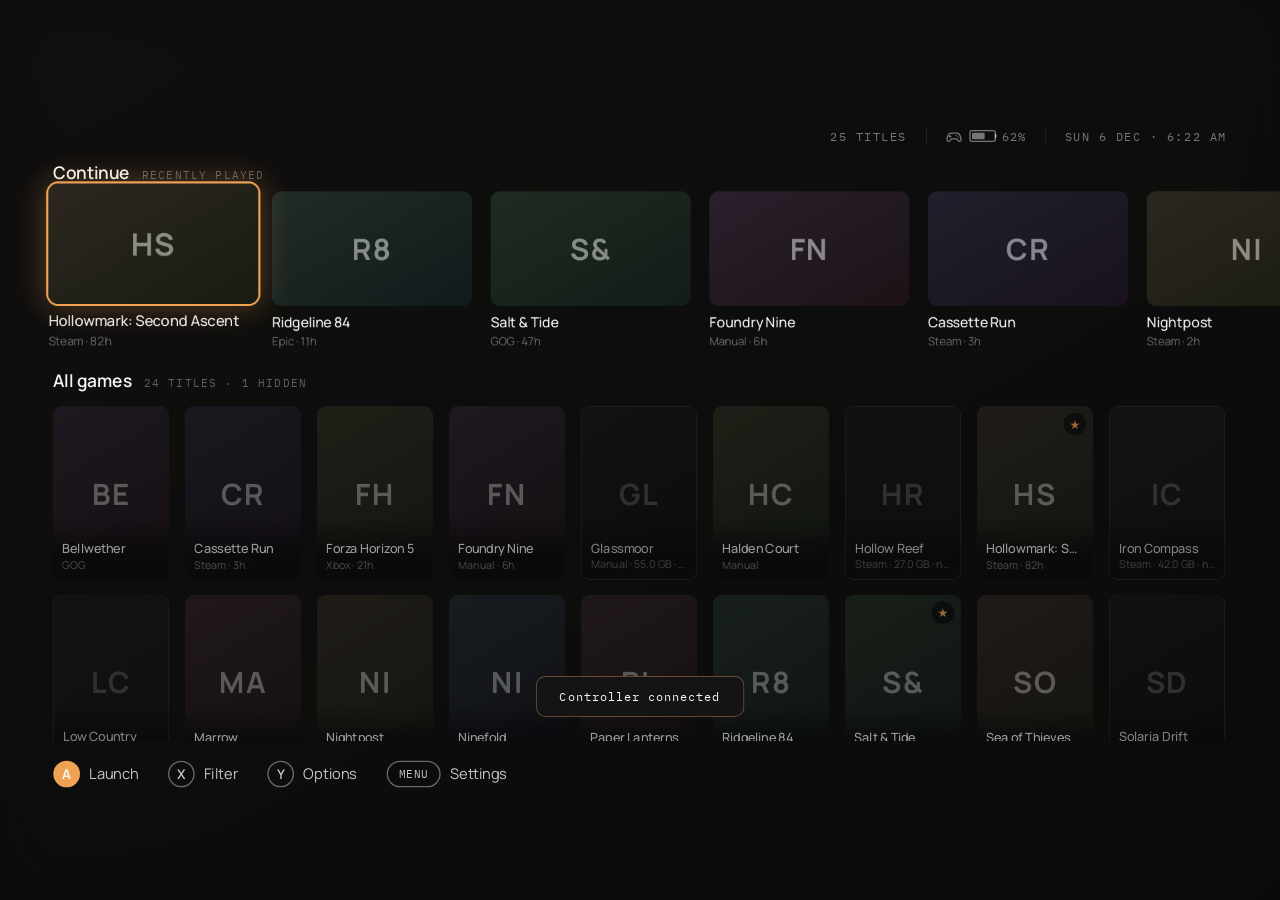
==== commit dde54576: "Rename Marquee to Polish, and let the art fill its tile and the screen - Tile art is flush again. In" ====
--- a/Consolify/ui/index.html
+++ b/Consolify/ui/index.html
@@ -114,12 +114,14 @@
           <p id="detailDesc"></p>
         </div>
 
-        <div class="detail-stats" id="detailStats"></div>
-
-        <!-- The critic score, parked in the corner the eye reaches last. It is the one number
-             on this page that is somebody else's opinion rather than a fact about the file, so
-             it is given its own panel and told to say who said it. -->
-        <div class="detail-score" id="detailScore" hidden></div>
+        <!-- Ratings above the hairline, the numbers we know about it below. Both are facts you
+             would check before starting something, so they read as one block -- and what somebody
+             else thought of the game sits with the rest of the evidence rather than off on its
+             own in a corner. -->
+        <div class="detail-numbers">
+          <div class="detail-ratings" id="detailRatings"></div>
+          <div class="detail-stats" id="detailStats"></div>
+        </div>
 
         <div class="detail-actions" id="detailActions">
           <div class="pill-btn pill-primary" data-act="play" data-focusable data-focus-key="detail:play">
--- a/Consolify/ui/app.css
+++ b/Consolify/ui/app.css
@@ -148,17 +148,12 @@
 }
 .cont-item.focused { transform: scale(1.05); z-index: 3; }
 .cont-art {
-  /* 290x166 inside the padding, which is 1.75:1 -- Steam's capsule_616x353 exactly. Cutting the
-     box to the dominant asset is what lets it fill edge to edge with nothing cropped; at 300x168
-     the content box was 1.86:1 and cover shaved 3% off each side, taking the end of a logo with
-     it. Anything of another shape is fitted rather than cropped -- see artFit. */
-  position: relative; width: 300px; height: 176px; border-radius: 14px;
+  /* 300x172, which is 1.75:1 -- Steam's capsule_616x353 exactly. The box being the shape of the
+     picture is what lets the art run corner to corner with nothing cropped and no mat around it;
+     anything of another shape is fitted rather than cropped, see artFit. */
+  position: relative; width: 300px; height: 172px; border-radius: 14px;
   overflow: hidden; background-color: var(--surface);
   background-size: cover; background-position: center;
-  /* Keeps the art clear of the rounded corners, which would otherwise clip a logo that runs to
-     the edge. The placeholder still fills the tile: it is set through the `background`
-     shorthand, which resets background-origin to padding-box. */
-  padding: 5px; background-origin: content-box;
   transition: opacity 200ms linear;
 }
 .zone-dim .cont-art { opacity: 0.55; }
@@ -238,30 +233,54 @@
 .detail-platform:empty { display: none; }
 .detail-platform svg { width: 30px; height: 30px; }
 
-/* Bottom right, above the buttons: the last thing read on the page rather than something in the
-   way of the title. Laid out as a panel and a caption so the number is never alone -- a bare 82
-   could be a rank or a percentage, and this page is read from across a room. */
-.detail-score {
-  position: absolute; right: 0; bottom: 0;
-  display: flex; align-items: center; gap: 18px;
-}
+/* Ratings sit directly above the stats hairline, so what other people thought of the game reads
+   as part of the same block of evidence as how long you have played it. Each is a panel and a
+   caption: the number is never left on its own to be mistaken for a rank or a percentage. */
+.detail-numbers { display: flex; flex-direction: column; gap: 26px; }
+.detail-ratings { display: flex; align-items: center; gap: 34px; }
+.detail-ratings:empty { display: none; }
+.rating-score, .rating-pegi { display: flex; align-items: center; gap: 15px; }
+.rating-side { display: flex; flex-direction: column; gap: 5px; }
+.rating-name { font-size: 14px; letter-spacing: 0.14em; }
+.rating-sub {
+  font-size: 13px; letter-spacing: 0.14em;
+  color: color-mix(in srgb, var(--ink) 40%, transparent);
+}
+
 .score-panel {
   display: flex; align-items: center; justify-content: center;
-  width: 92px; height: 92px; border-radius: 16px;
-  font-size: 46px; font-weight: 700; letter-spacing: -0.02em;
+  width: 58px; height: 58px; border-radius: 11px;
+  font-size: 29px; font-weight: 700; letter-spacing: -0.02em;
   color: var(--bg-deep);
 }
 /* Metacritic's own bands, because the colour is only shorthand if it is the one people already
    know from the site. */
-.detail-score[data-band="good"]  .score-panel { background: #66cc33; }
-.detail-score[data-band="mixed"] .score-panel { background: #ffcc33; }
-.detail-score[data-band="poor"]  .score-panel { background: #ff6666; }
-.score-side { display: flex; flex-direction: column; gap: 6px; }
-.score-source { font-size: 16px; letter-spacing: 0.14em; }
-.score-scale {
-  font-size: 14px; letter-spacing: 0.14em;
-  color: color-mix(in srgb, var(--ink) 40%, transparent);
-}
+.rating-score[data-band="good"]  .score-panel { background: #66cc33; }
+.rating-score[data-band="mixed"] .score-panel { background: #ffcc33; }
+.rating-score[data-band="poor"]  .score-panel { background: #ff6666; }
+
+/* PEGI's mark is a black tablet with the age over the word, banded by colour -- 3 and 7 green,
+   12 and 16 amber, 18 red. Drawn here in the page's own materials rather than shipped as their
+   artwork: it has to sit beside the score at the same weight, and it has to recolour with the
+   theme's background. The band colour is the half people actually read from a sofa. */
+.pegi {
+  display: flex; flex-direction: column; align-items: stretch;
+  width: 52px; border-radius: 8px; overflow: hidden;
+  background: var(--bg-deep);
+  border: 1px solid color-mix(in srgb, var(--pegi) 55%, transparent);
+}
+.pegi-age {
+  padding: 7px 0 5px; text-align: center;
+  font-size: 25px; font-weight: 700; letter-spacing: -0.03em; color: var(--pegi);
+}
+.pegi-word {
+  padding: 3px 0 4px; text-align: center;
+  background: var(--pegi); color: var(--bg-deep);
+  font-family: "IBM Plex Mono", monospace; font-size: 10px; letter-spacing: 0.16em;
+}
+.pegi[data-band="green"] { --pegi: #6ab04c; }
+.pegi[data-band="amber"] { --pegi: #e8a33d; }
+.pegi[data-band="red"]   { --pegi: #d64545; }
 
 /* cover placeholder (no art available) */
 .ph { display: flex; align-items: center; justify-content: center; }
@@ -338,7 +357,6 @@
    in different places -- this way the buttons and stats land where you expect them either way,
    and whatever is left over goes to the art. */
 .detail-main {
-  position: relative;   /* the score panel is pinned to this column's bottom-right */
   display: flex; flex-direction: column; gap: 62px; align-items: flex-start;
   margin-top: auto; margin-bottom: 52px;
 }
@@ -714,11 +732,9 @@
   box-shadow: 0 0 0 3px var(--accent), 0 0 44px 6px color-mix(in srgb, var(--accent) 30%, transparent);
 }
 .playing-art {
-  /* The card sets the height, so the width is what is cut to 1.75:1: 210 less 10px of padding is
-     200, and 200 x 1.75 is 350 inside a 360px box. */
-  width: 360px; height: 100%; flex: 0 0 auto;
+  /* The card sets the height, so the width is what is cut to 1.75:1: 210 x 1.745 is 366. */
+  width: 366px; height: 100%; flex: 0 0 auto;
   background-color: var(--surface); background-size: cover; background-position: center;
-  padding: 5px; background-origin: content-box;
 }
 .playing-info { display: flex; flex-direction: column; gap: 10px; min-width: 0; }
 .playing-name { font-size: 40px; font-weight: 600; letter-spacing: -0.02em; }
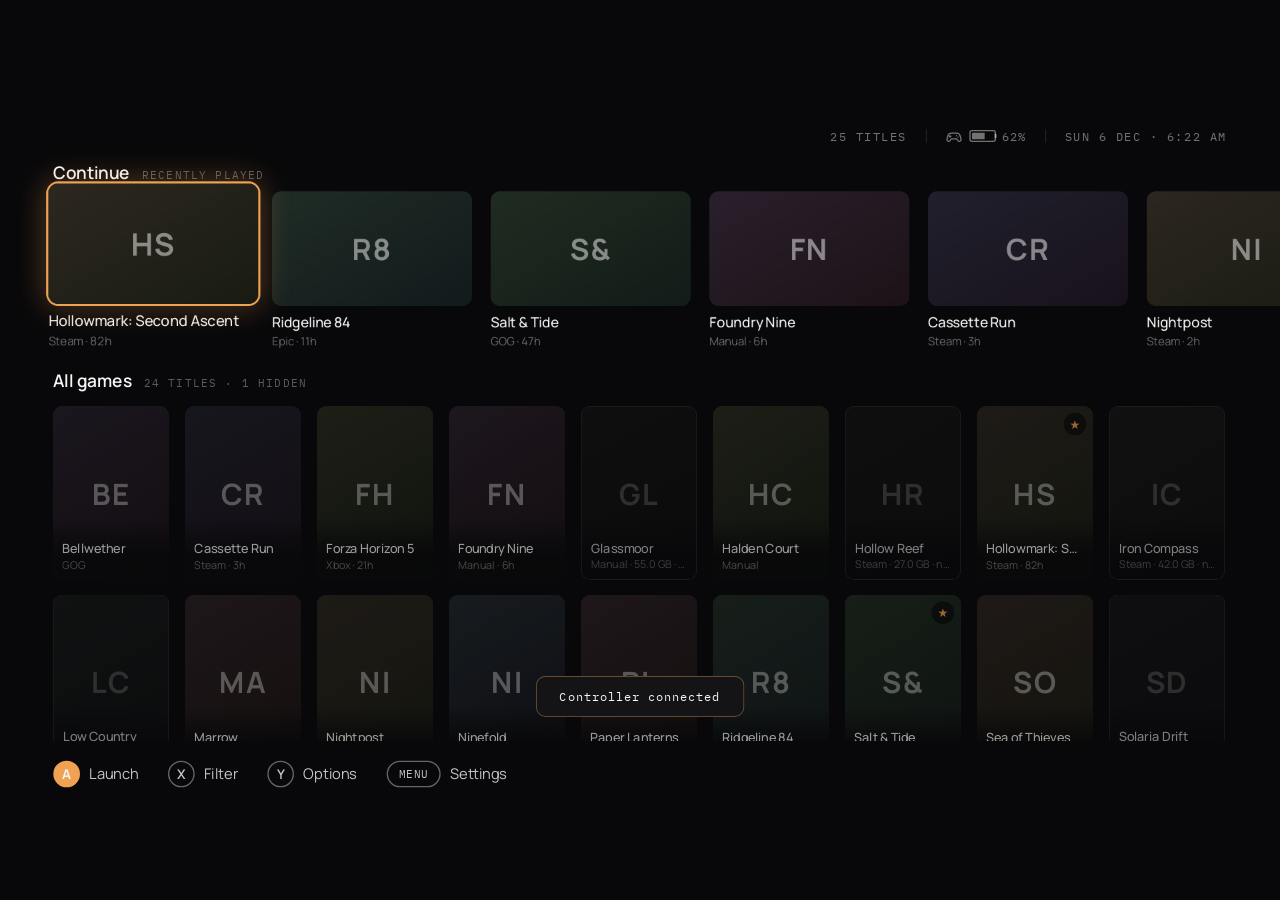
==== commit b00764d0: "Tighten the detail page, and swap PEGI for ESRB - One badge construction for both marks: a value ove" ====
--- a/Consolify/ui/index.html
+++ b/Consolify/ui/index.html
@@ -112,6 +112,9 @@
           <h1 id="detailTitleRow"><span id="detailFav" class="fav-star" style="display:none">★</span><span id="detailTitle">—</span></h1>
           <div class="detail-facts" id="detailFacts"></div>
           <p id="detailDesc"></p>
+          <!-- Why the board rated it what it did, in the board's own words. Empty for most
+               games, and collapsed by :empty when it is. -->
+          <div class="detail-descriptors" id="detailDescriptors"></div>
         </div>
 
         <!-- Ratings above the hairline, the numbers we know about it below. Both are facts you
--- a/Consolify/ui/app.css
+++ b/Consolify/ui/app.css
@@ -223,64 +223,81 @@
 .detail-top { display: flex; align-items: center; justify-content: space-between; gap: 40px; }
 .detail-platform {
   display: inline-flex; align-items: center; gap: 13px;
-  height: 52px; padding: 0 22px 0 18px; border-radius: 26px;
-  font-size: 20px; letter-spacing: 0.01em;
+  height: 44px; padding: 0 18px 0 15px; border-radius: 22px;
+  font-size: 17px; letter-spacing: 0.01em;
   color: color-mix(in srgb, var(--ink) 86%, transparent);
   background: color-mix(in srgb, var(--bg-deep) 52%, transparent);
   border: 1px solid color-mix(in srgb, var(--edge) 10%, transparent);
   backdrop-filter: blur(18px) saturate(1.3);
 }
 .detail-platform:empty { display: none; }
-.detail-platform svg { width: 30px; height: 30px; }
-
-/* Ratings sit directly above the stats hairline, so what other people thought of the game reads
-   as part of the same block of evidence as how long you have played it. Each is a panel and a
-   caption: the number is never left on its own to be mistaken for a rank or a percentage. */
-.detail-numbers { display: flex; flex-direction: column; gap: 26px; }
-.detail-ratings { display: flex; align-items: center; gap: 34px; }
+.detail-platform svg { width: 25px; height: 25px; }
+
+/* Ratings sit over on the right, level with the stats hairline and clear of the text column --
+   the corner of a game's box, which is where an age mark has been printed for thirty years and
+   the first place anyone looks for one. It is also the part of the screen where the art has
+   finished fading, so the two panels land on background rather than on a picture.
+
+   Absolutely positioned out of the column rather than placed above the hairline in flow: the
+   stats have to stay where they are, anchored to the bottom of the page, and the ratings are not
+   always there. In flow, a game with a score would put its Play button in a different place from
+   a game without one, which is the thing .detail-main's margin-top: auto exists to prevent. */
+.detail-numbers { position: relative; align-self: stretch; }
+.detail-ratings {
+  position: absolute; right: 0; bottom: calc(100% + 20px);
+  display: flex; align-items: flex-end; gap: 14px;
+}
 .detail-ratings:empty { display: none; }
-.rating-score, .rating-pegi { display: flex; align-items: center; gap: 15px; }
-.rating-side { display: flex; flex-direction: column; gap: 5px; }
-.rating-name { font-size: 14px; letter-spacing: 0.14em; }
-.rating-sub {
-  font-size: 13px; letter-spacing: 0.14em;
-  color: color-mix(in srgb, var(--ink) 40%, transparent);
-}
-
-.score-panel {
-  display: flex; align-items: center; justify-content: center;
-  width: 58px; height: 58px; border-radius: 11px;
-  font-size: 29px; font-weight: 700; letter-spacing: -0.02em;
-  color: var(--bg-deep);
-}
-/* Metacritic's own bands, because the colour is only shorthand if it is the one people already
-   know from the site. */
-.rating-score[data-band="good"]  .score-panel { background: #66cc33; }
-.rating-score[data-band="mixed"] .score-panel { background: #ffcc33; }
-.rating-score[data-band="poor"]  .score-panel { background: #ff6666; }
-
-/* PEGI's mark is a black tablet with the age over the word, banded by colour -- 3 and 7 green,
-   12 and 16 amber, 18 red. Drawn here in the page's own materials rather than shipped as their
-   artwork: it has to sit beside the score at the same weight, and it has to recolour with the
-   theme's background. The band colour is the half people actually read from a sofa. */
-.pegi {
+/* One construction for both marks: a value over the name of whoever issued it.
+   Drawn in the page's own materials rather than shipped as the boards' artwork -- they have to
+   sit together at the same weight and recolour with the theme's background. The wordmark is what
+   makes the number mean something, so it is part of the badge rather than a caption beside it:
+   89 over METACRITIC, M over ESRB. Nothing else needs saying, and "OUT OF 100" beside a score or
+   "AGE RATING / 16 AND OVER" beside a PEGI 16 was saying it two and three times over. */
+.badge {
   display: flex; flex-direction: column; align-items: stretch;
-  width: 52px; border-radius: 8px; overflow: hidden;
-  background: var(--bg-deep);
-  border: 1px solid color-mix(in srgb, var(--pegi) 55%, transparent);
-}
-.pegi-age {
-  padding: 7px 0 5px; text-align: center;
-  font-size: 25px; font-weight: 700; letter-spacing: -0.03em; color: var(--pegi);
-}
-.pegi-word {
-  padding: 3px 0 4px; text-align: center;
-  background: var(--pegi); color: var(--bg-deep);
-  font-family: "IBM Plex Mono", monospace; font-size: 10px; letter-spacing: 0.16em;
-}
-.pegi[data-band="green"] { --pegi: #6ab04c; }
-.pegi[data-band="amber"] { --pegi: #e8a33d; }
-.pegi[data-band="red"]   { --pegi: #d64545; }
+  min-width: 48px; border-radius: 8px; overflow: hidden;
+  background: var(--band-deep, var(--bg-deep));
+  border: 1px solid color-mix(in srgb, var(--band) 55%, transparent);
+}
+.badge-value {
+  padding: 5px 10px 3px; text-align: center;
+  font-size: 22px; font-weight: 700; letter-spacing: -0.03em; color: var(--band);
+}
+.badge-word {
+  padding: 3px 10px 4px; text-align: center;
+  background: var(--band); color: var(--bg-deep);
+  font-size: 9px; letter-spacing: 0.14em;
+}
+/* The three steps both boards use, in Metacritic's colours -- the ones people already read
+   without being told. RP ("rating pending") is not a severity, so it is the neutral one. */
+.badge[data-band="good"], .badge[data-band="green"] { --band: #6ab04c; }
+.badge[data-band="mixed"], .badge[data-band="amber"] { --band: #e8a33d; }
+.badge[data-band="poor"], .badge[data-band="red"] { --band: #d64545; }
+.badge[data-band="grey"] { --band: color-mix(in srgb, var(--ink) 45%, transparent); }
+
+/* The two layers of a fitted tile: the game's own colours filling the box, and the picture
+   whole on top of it. See bedArt -- built only for art that does not fill its box. */
+.art-bed, .art-top {
+  position: absolute; inset: 0;
+  background-position: center; background-repeat: no-repeat;
+}
+.art-top { background-size: contain; }
+/* Stretched to the box rather than centre-cropped, which is the difference between a mat and a
+   continuation. `cover` showed a ZOOMED MIDDLE of the picture behind a strip that sat directly
+   above and below the picture's own top and bottom edges -- two pieces of the same image that did
+   not line up, dimmed to 55%, which the eye reads as exactly what it is: a bar. At 100% 100% the
+   bed is the same picture at the same horizontal scale, so the strip is that picture's own colours
+   continuing past its edge, and it stops registering as a border at all.
+
+   Still scaled slightly, because a blur feathers its own edges and a feathered edge inside a
+   rounded box reads as a halo. 1.08 is small enough that the alignment survives it. */
+.art-bed {
+  background-size: 100% 100%;
+  filter: blur(16px) saturate(1.2) brightness(0.92);
+  transform: scale(1.08);
+}
+.uninstalled .art-bed { filter: blur(16px) grayscale(0.7) brightness(0.5); }
 
 /* cover placeholder (no art available) */
 .ph { display: flex; align-items: center; justify-content: center; }
@@ -337,9 +354,19 @@
   -webkit-mask-image: linear-gradient(180deg, #000 0, #000 58%, transparent 99%);
           mask-image: linear-gradient(180deg, #000 0, #000 58%, transparent 99%);
 }
-/* Lighter than it was on both axes. The art no longer sits behind the whole column, so the
-   scrims only have to carry the crumb at the top and the title where the two overlap. */
-.detail-shade-x { position: absolute; inset: 0; background: linear-gradient(90deg, color-mix(in srgb, var(--bg) 58%, transparent) 0, color-mix(in srgb, var(--bg) 20%, transparent) 52%, transparent 100%); }
+/* Two, one from each side. The left one carries the whole text column and is the heavier of the
+   pair; the right one is a vignette rather than a scrim -- it only has to keep the ratings legible
+   over whatever the art happens to be doing in that corner, and taking the right edge down as
+   well stops the picture running out at a hard vertical line.
+
+   Heavier on the left than it was. The bottom of this page fades to the background and the sides
+   did not, so a logo the same colour as the art behind it had nothing to separate it from. */
+.detail-shade-x {
+  position: absolute; inset: 0;
+  background:
+    linear-gradient(90deg, color-mix(in srgb, var(--bg) 74%, transparent) 0, color-mix(in srgb, var(--bg) 30%, transparent) 46%, transparent 76%),
+    linear-gradient(270deg, color-mix(in srgb, var(--bg) 44%, transparent) 0, transparent 26%);
+}
 .detail-shade-y { position: absolute; inset: 0; background: linear-gradient(0deg, var(--bg) 26%, color-mix(in srgb, var(--bg) 70%, transparent) 46%, transparent 72%); }
 /* The type here was set a size larger than it needed to be all the way down, which on a 1920
    stage made a two-line title out of most names and left the column reading as one dense block.
@@ -357,47 +384,78 @@
    in different places -- this way the buttons and stats land where you expect them either way,
    and whatever is left over goes to the art. */
 .detail-main {
-  display: flex; flex-direction: column; gap: 62px; align-items: flex-start;
-  margin-top: auto; margin-bottom: 52px;
-}
-.detail-titleblock { display: flex; flex-direction: column; gap: 26px; max-width: 900px; }
+  display: flex; flex-direction: column; gap: 44px; align-items: flex-start;
+  margin-top: auto; margin-bottom: 46px;
+}
+.detail-titleblock { position: relative; display: flex; flex-direction: column; gap: 18px; max-width: 900px; }
+/* A pool of shade under the wordmark.
+   A logo is whatever colour its designer chose and the art behind it is usually the same palette
+   -- a red wordmark on red key art disappears into it, and no amount of scrim across the whole
+   screen fixes that without also flattening the picture. So the shade is local: an ellipse under
+   the lettering, soft enough at its edge that there is no visible shape to it, and only present
+   when there is a logo to carry. The text title needs none of this; type has its own weight. */
+.detail-titleblock:has(.detail-logo:not([hidden]))::before {
+  content: ""; position: absolute; pointer-events: none;
+  left: -110px; top: -70px; width: 860px; height: 300px;
+  background: radial-gradient(54% 52% at 38% 45%,
+    color-mix(in srgb, var(--bg-deep) 80%, transparent) 0,
+    color-mix(in srgb, var(--bg-deep) 50%, transparent) 46%,
+    transparent 76%);
+}
+/* Everything in the block sits over that pool. Without this the ::before, being a later child in
+   paint order than the text nodes it shares a stacking context with, would cover them. */
+.detail-titleblock > * { position: relative; }
 .detail-titleblock h1 {
-  /* 62px keeps all but the longest names on one line, where 88px wrapped most of them. */
-  margin: 0; font-size: 62px; font-weight: 600;
+  /* 54px. Everything on this page came down a step: at 62/22/27 the column read as a poster
+     rather than a page, and a 1920 stage seen from a sofa has far more room than the type was
+     admitting. This still keeps all but the longest names on one line. */
+  margin: 0; font-size: 54px; font-weight: 600;
   letter-spacing: -0.028em; line-height: 1.08;
 }
 .detail-titleblock p {
   /* Narrower than the title block on purpose: ~70 characters is a comfortable measure, and a
      blurb running the full 900px is a wall. */
-  margin: 0; font-size: 22px; line-height: 1.75;
-  color: color-mix(in srgb, var(--ink) 60%, transparent); text-wrap: pretty; max-width: 740px;
+  margin: 0; font-size: 19px; line-height: 1.7;
+  color: color-mix(in srgb, var(--ink) 58%, transparent); text-wrap: pretty; max-width: 700px;
   /* Store blurbs run to a paragraph; three lines is about as much as anyone reads from a sofa,
      and an unclamped one pushes the stats and the Play button down the screen. */
   display: -webkit-box; -webkit-box-orient: vertical; -webkit-line-clamp: 3; overflow: hidden;
 }
+
+/* The board's own words for why it rated the game what it did. Set as quiet outlined chips, not
+   as prose: they are a list of labels rather than a sentence, and at body weight they competed
+   with the blurb directly above them. */
+.detail-descriptors { display: flex; flex-wrap: wrap; gap: 8px; max-width: 700px; }
+.detail-descriptors:empty { display: none; }
+.descriptor {
+  display: inline-flex; align-items: center; height: 26px; padding: 0 10px;
+  border-radius: 13px; font-size: 13px; letter-spacing: 0.01em;
+  color: color-mix(in srgb, var(--ink) 52%, transparent);
+  border: 1px solid color-mix(in srgb, var(--ink) 14%, transparent);
+}
 /* A hairline above the numbers, which is the only structure this column needs: it separates the
    pitch from the facts without drawing a box round either. */
 .detail-stats {
-  display: flex; gap: 76px;
-  padding-top: 34px;
+  display: flex; gap: 64px;
+  padding-top: 28px;
   border-top: 1px solid color-mix(in srgb, var(--ink) 12%, transparent);
 }
 
-.stat { display: flex; flex-direction: column; gap: 10px; }
-.stat-label { font-size: 15px; letter-spacing: 0.16em; color: color-mix(in srgb, var(--ink) 38%, transparent); }
-.stat-value { font-size: 27px; font-weight: 500; }
+.stat { display: flex; flex-direction: column; gap: 7px; }
+.stat-label { font-size: 13px; letter-spacing: 0.16em; color: color-mix(in srgb, var(--ink) 38%, transparent); }
+.stat-value { font-size: 22px; font-weight: 500; }
 
 /* The line under the title on the detail page. Sized to sit between the 88px title and the 26px
    description without competing with either. */
 .detail-facts {
-  display: flex; align-items: center; flex-wrap: wrap; gap: 13px;
-  font-size: 21px; color: color-mix(in srgb, var(--ink) 70%, transparent);
+  display: flex; align-items: center; flex-wrap: wrap; gap: 12px;
+  font-size: 18px; color: color-mix(in srgb, var(--ink) 68%, transparent);
 }
 .detail-facts:empty, .detail-titleblock p:empty { display: none; }
 .fact-dot { color: color-mix(in srgb, var(--ink) 30%, transparent); }
 .fact-chip {
-  display: inline-flex; align-items: center; height: 38px; padding: 0 16px;
-  border-radius: 19px; font-size: 18px; font-weight: 500;
+  display: inline-flex; align-items: center; height: 32px; padding: 0 13px;
+  border-radius: 16px; font-size: 15px; font-weight: 500;
   color: color-mix(in srgb, var(--ink) 78%, transparent);
   background: color-mix(in srgb, var(--ink) 9%, transparent);
 }
@@ -600,7 +658,10 @@
    lockup and a tall crest both have to land on the same line without pushing the page around.
    contain, left-aligned, so it is never stretched. */
 .detail-logo {
-  width: 620px; height: 132px;
+  /* Height is what actually sets the size here: `contain` fits the picture inside the box, so a
+     4:1 wordmark uses the full width and a 1.8:1 one only draws 212px of it. The width is just
+     the room the widest ones need. */
+  width: 560px; height: 118px;
   background-size: contain; background-position: left center; background-repeat: no-repeat;
 }
 
@@ -733,6 +794,7 @@
 }
 .playing-art {
   /* The card sets the height, so the width is what is cut to 1.75:1: 210 x 1.745 is 366. */
+  position: relative; overflow: hidden;
   width: 366px; height: 100%; flex: 0 0 auto;
   background-color: var(--surface); background-size: cover; background-position: center;
 }
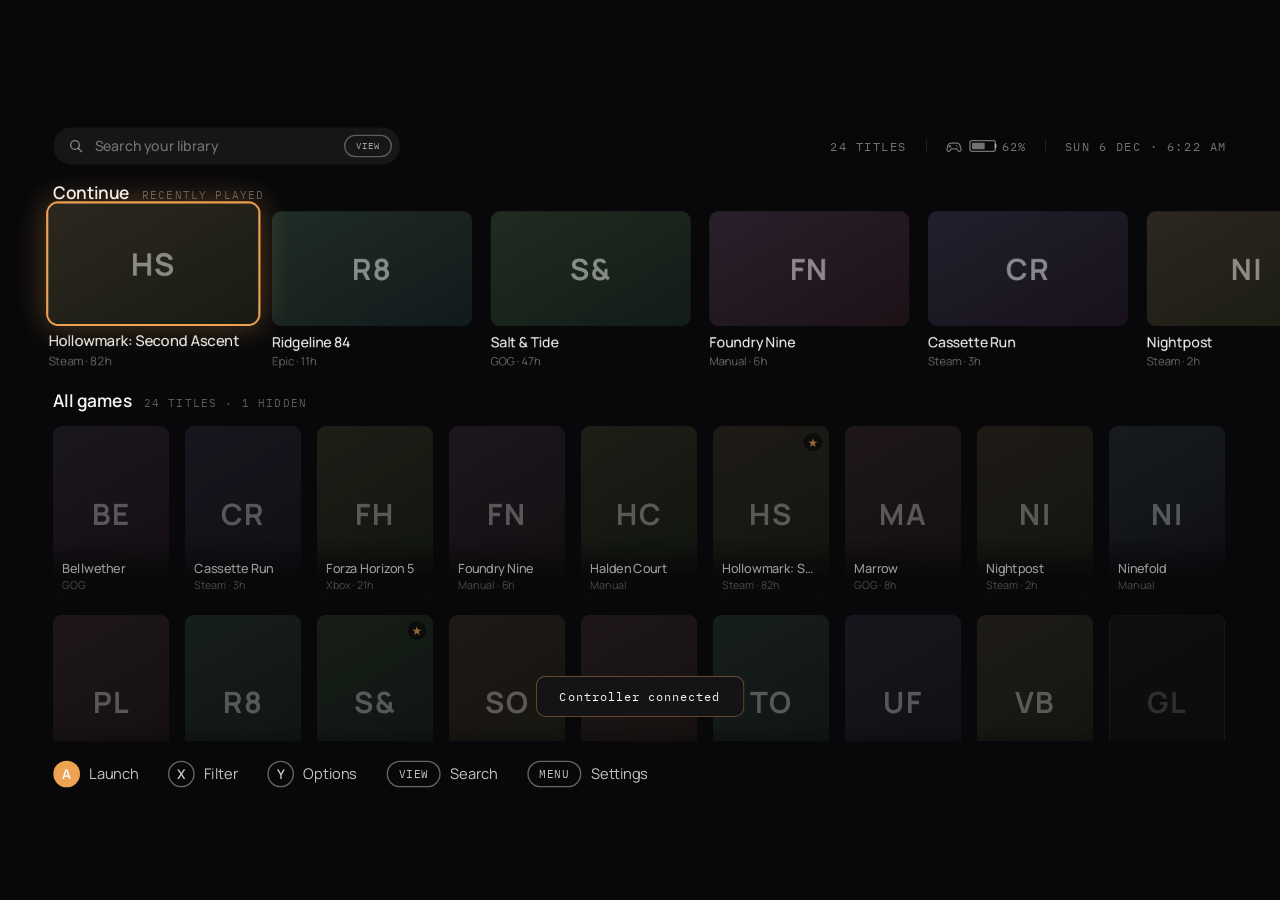
==== commit 929d235f: "List owned games from every store, and add search and store editions - Steam: the account comes from" ====
--- a/Consolify/ui/index.html
+++ b/Consolify/ui/index.html
@@ -26,6 +26,13 @@
   <div class="screen" id="screen-library" data-focus-scope>
     <header class="topbar" data-region="topbar">
       <div class="topbar-left" data-tabbar="library"></div>
+      <!-- Search. In the top bar rather than over the grid because every theme slots the top bar,
+           and Polish hides the section headings. View opens it; see openSearch in app.js. -->
+      <label class="lib-search" id="libSearch" data-focusable data-nav-skip data-focus-key="search" data-action="search">
+        <svg class="lib-search-icon" viewBox="0 0 24 24" fill="none" stroke="currentColor" stroke-width="2" stroke-linecap="round"><circle cx="10.5" cy="10.5" r="6.5"/><path d="M15.5 15.5 20.5 20.5"/></svg>
+        <input id="searchField" type="text" placeholder="Search your library" autocomplete="off" spellcheck="false" tabindex="-1">
+        <span class="lib-search-key btn-pill mono">VIEW</span>
+      </label>
       <div class="topbar-right mono">
         <span id="scanStatus"></span>
         <span id="titleCount">0 TITLES</span>
@@ -87,6 +94,7 @@
       <div class="legend-item"><div class="btn-badge btn-a">A</div><span>Launch</span></div>
       <div class="legend-item"><div class="btn-badge">X</div><span>Filter</span></div>
       <div class="legend-item"><div class="btn-badge">Y</div><span>Options</span></div>
+      <div class="legend-item"><div class="btn-pill mono">VIEW</div><span>Search</span></div>
       <div class="legend-item"><div class="btn-pill mono">MENU</div><span>Settings</span></div>
     </footer>
   </div>
@@ -200,11 +208,16 @@
   </div>
 
   <!-- ============ CONFIRM ============ -->
-  <div class="overlay" id="overlay-confirm" data-focus-scope>
-    <div class="quick-card menu-card">
-      <div class="quick-title mono" id="confirmTitle">ARE YOU SURE?</div>
-      <div class="ov-scroll" id="confirmList"></div>
-      <div class="ov-foot" id="confirmFoot"></div>
+  <!-- A dialog rather than a menu: the details, then A to go ahead and B to back out. -->
+  <div class="overlay" id="overlay-confirm">
+    <div class="dialog" id="confirmDialog" role="alertdialog" aria-labelledby="confirmTitle" aria-describedby="confirmBody">
+      <div class="dialog-icon" id="confirmIcon"></div>
+      <div class="dialog-title" id="confirmTitle">Are you sure?</div>
+      <div class="dialog-body" id="confirmBody"></div>
+      <div class="dialog-actions">
+        <div class="dialog-btn dialog-yes" id="confirmYes"><span class="btn-badge btn-a">A</span><span id="confirmYesLabel">Confirm</span></div>
+        <div class="dialog-btn dialog-no" id="confirmNo"><span class="btn-badge">B</span><span>Cancel</span></div>
+      </div>
     </div>
   </div>
 
--- a/Consolify/ui/app.css
+++ b/Consolify/ui/app.css
@@ -464,26 +464,30 @@
   background: color-mix(in srgb, var(--accent) 16%, transparent);
 }
 
-.detail-actions { display: flex; align-items: center; gap: 20px; }
+.detail-actions { display: flex; align-items: center; gap: 16px; }
+/* Down a step with the rest of the page. 78px tall with 27px type was sized for a column whose
+   title was 62px; against a 54px one it read as a row of banners rather than buttons. 62px is
+   still a long way above the 40px a pointer needs, which is the only floor that matters here --
+   these are driven from a sofa with a stick, and the highlight is what finds them. */
 .pill-btn {
-  display: flex; align-items: center; height: 78px; border-radius: 39px;
+  display: flex; align-items: center; height: 62px; border-radius: 31px;
   flex: 0 0 auto; white-space: nowrap;
   transition: box-shadow 180ms linear, border-color 180ms linear;
 }
 .pill-primary {
-  gap: 16px; padding: 0 44px; background: var(--accent); color: var(--on-accent);
-}
-.pill-primary span { font-size: 27px; font-weight: 600; letter-spacing: -0.01em; }
+  gap: 13px; padding: 0 34px; background: var(--accent); color: var(--on-accent);
+}
+.pill-primary span { font-size: 22px; font-weight: 600; letter-spacing: -0.01em; }
 .pill-primary.focused { animation: focusPulse 2.4s ease-in-out infinite; }
 .pill-a-badge {
-  width: 34px; height: 34px; border-radius: 50%;
+  width: 28px; height: 28px; border-radius: 50%;
   background: color-mix(in srgb, var(--bg-deep) 85%, transparent); color: var(--accent);
   display: flex; align-items: center; justify-content: center;
-  font-size: 19px; font-weight: 700; flex: 0 0 auto;
+  font-size: 16px; font-weight: 700; flex: 0 0 auto;
 }
 .pill-secondary {
-  padding: 0 34px; border: 2px solid color-mix(in srgb, var(--ink) 22%, transparent);
-  font-size: 24px; font-weight: 500; color: color-mix(in srgb, var(--ink) 85%, transparent);
+  padding: 0 27px; border: 2px solid color-mix(in srgb, var(--ink) 22%, transparent);
+  font-size: 19px; font-weight: 500; color: color-mix(in srgb, var(--ink) 85%, transparent);
 }
 .pill-secondary.focused {
   border-color: var(--accent);
@@ -647,7 +651,7 @@
 .fav-star { color: var(--accent); }
 .tile-fav {
   position: absolute; top: 10px; right: 10px;
-  width: 34px; height: 34px; border-radius: 50%;
+  width: 28px; height: 28px; border-radius: 50%;
   background: color-mix(in srgb, var(--bg) 72%, transparent);
   display: flex; align-items: center; justify-content: center;
   font-size: 18px; color: var(--accent);
@@ -690,7 +694,7 @@
 .ov-row {
   position: relative; display: flex; align-items: center; justify-content: space-between;
   min-height: 74px; padding: 0 26px; border-radius: 14px;
-  font-size: 24px; font-weight: 500; color: color-mix(in srgb, var(--ink) 85%, transparent);
+  font-size: 19px; font-weight: 500; color: color-mix(in srgb, var(--ink) 85%, transparent);
   transition: transform 180ms cubic-bezier(0.2,0.9,0.2,1), background 180ms linear;
 }
 .ov-row.focused {
@@ -701,7 +705,7 @@
 .ov-row .arrow { color: color-mix(in srgb, var(--ink) 35%, transparent); font-size: 19px; }
 .ov-row.focused .arrow { color: var(--accent); }
 .ov-row .ov-action { color: var(--accent); font-weight: 600; }
-#filterList, #collectList, #confirmList { display: flex; flex-direction: column; gap: 10px; }
+#filterList, #collectList { display: flex; flex-direction: column; gap: 10px; }
 .ov-check { color: var(--accent); font-size: 24px; width: 32px; text-align: center; }
 .ov-check.off { color: color-mix(in srgb, var(--ink) 25%, transparent); }
 
@@ -728,7 +732,7 @@
 .ov-scroll {
   position: relative;   /* see .grid-scroll */
   display: flex; flex-direction: column; gap: 6px;
-  max-height: 620px; overflow-y: auto;
+  max-height: 720px; overflow-y: auto;
   padding: 10px 10px; margin: -10px -10px;
   scrollbar-width: none;
 }
@@ -964,3 +968,115 @@
   border-color: var(--accent);
   box-shadow: 0 0 0 2px var(--accent), 0 0 30px 4px color-mix(in srgb, var(--accent) 22%, transparent);
 }
+
+
+/* ---- menu rows with a subtitle ----
+   Two lines, the subtitle under the label. Side by side, a long subtitle claimed the width and the
+   label was ellipsised down to its first letters. */
+.ov-row.two-line { padding-top: 14px; padding-bottom: 14px; }
+.ov-text { display: flex; flex-direction: column; gap: 4px; min-width: 0; }
+.ov-text .ov-name { white-space: nowrap; overflow: hidden; text-overflow: ellipsis; }
+.ov-text .ov-sub { line-height: 1.35; white-space: normal; overflow: visible; }
+.ov-label > .ov-text { overflow: visible; }
+
+/* ---- confirm dialog ----
+   A heading, the details, and the two buttons that answer it. Nothing in it takes the highlight:
+   A goes ahead and B backs out, and the chips say so. They are also what a mouse clicks. */
+.dialog {
+  width: 760px; max-width: calc(100% - 160px);
+  background: var(--card);
+  border: 1px solid color-mix(in srgb, var(--edge) 10%, transparent); border-radius: 26px;
+  padding: 48px 52px 40px;
+  display: flex; flex-direction: column; align-items: flex-start; gap: 18px;
+  box-shadow: 0 40px 120px -20px rgba(0, 0, 0, 0.7);
+  animation: dialogIn 200ms cubic-bezier(0.2, 0.9, 0.2, 1);
+}
+@keyframes dialogIn { from { opacity: 0; transform: translateY(14px) scale(0.985); } }
+.dialog-icon {
+  width: 64px; height: 64px; border-radius: 50%; margin-bottom: 6px;
+  display: flex; align-items: center; justify-content: center;
+  color: var(--accent); background: color-mix(in srgb, var(--accent) 14%, transparent);
+}
+.dialog-icon .ov-icon { width: 30px; height: 30px; color: inherit; }
+.dialog.danger .dialog-icon { color: var(--danger); background: color-mix(in srgb, var(--danger) 14%, transparent); }
+.dialog-title { font-size: 34px; font-weight: 650; letter-spacing: -0.015em; line-height: 1.2; color: var(--ink); }
+.dialog-body { font-size: 21px; line-height: 1.55; color: color-mix(in srgb, var(--ink) 64%, transparent); max-width: 640px; }
+.dialog-body[hidden] { display: none; }
+.dialog-actions {
+  align-self: stretch; display: flex; align-items: center; gap: 14px;
+  margin-top: 16px; padding-top: 28px;
+  border-top: 1px solid color-mix(in srgb, var(--edge) 8%, transparent);
+}
+.dialog-btn {
+  display: flex; align-items: center; gap: 14px;
+  height: 60px; padding: 0 26px 0 12px; border-radius: 30px;
+  font-size: 21px; font-weight: 600; cursor: pointer; white-space: nowrap;
+  transition: background 160ms linear;
+}
+.dialog-btn .btn-badge { width: 36px; height: 36px; font-size: 18px; }
+.dialog-yes { background: color-mix(in srgb, var(--accent) 16%, transparent); color: var(--ink); }
+.dialog-yes:hover { background: color-mix(in srgb, var(--accent) 26%, transparent); }
+.dialog.danger .dialog-yes { background: color-mix(in srgb, var(--danger) 16%, transparent); color: var(--danger); }
+.dialog.danger .dialog-yes:hover { background: color-mix(in srgb, var(--danger) 26%, transparent); }
+.dialog.danger .dialog-yes .btn-a { background: var(--danger); }
+.dialog-no { color: color-mix(in srgb, var(--ink) 72%, transparent); }
+.dialog-no:hover { background: color-mix(in srgb, var(--ink) 7%, transparent); }
+
+/* ---- library search ----
+   In the top bar, so every theme that slots the top bar has it. At rest it is a quiet pill that
+   names its button; typing lights it with the accent; a standing search shows its words. */
+.topbar-left:empty { display: none; }
+.lib-search {
+  display: flex; align-items: center; gap: 14px;
+  width: 520px; height: 56px; padding: 0 10px 0 20px; border-radius: 28px;
+  background: color-mix(in srgb, var(--ink) 6%, transparent);
+  border: 2px solid transparent;
+  color: color-mix(in srgb, var(--ink) 50%, transparent);
+  cursor: text;
+  transition: border-color 160ms linear, background 160ms linear, box-shadow 160ms linear;
+}
+.lib-search-icon { width: 24px; height: 24px; flex: 0 0 auto; }
+.lib-search input {
+  flex: 1; min-width: 0; height: 100%;
+  background: transparent; border: none; outline: none;
+  font-family: Manrope, system-ui, sans-serif; font-size: 21px; font-weight: 500;
+  color: var(--ink); letter-spacing: 0;
+}
+.lib-search input::placeholder { color: color-mix(in srgb, var(--ink) 42%, transparent); }
+.lib-search-key { height: 34px; font-size: 14px; flex: 0 0 auto; opacity: 0.8; }
+.lib-search.has-query { color: var(--accent); background: color-mix(in srgb, var(--accent) 10%, transparent); }
+.lib-search.active {
+  border-color: var(--accent); color: var(--accent);
+  background: color-mix(in srgb, var(--bg) 70%, transparent);
+  box-shadow: 0 0 36px 4px color-mix(in srgb, var(--accent) 22%, transparent);
+}
+.lib-search.active .lib-search-key { display: none; }
+
+/* "also on Xbox" beside the store on the detail page */
+.detail-platform .also-on {
+  padding-left: 13px; margin-left: 1px;
+  border-left: 1px solid color-mix(in srgb, var(--edge) 16%, transparent);
+  color: color-mix(in srgb, var(--ink) 55%, transparent);
+}
+
+/* The search box as a place the highlight can stand: View puts it here, and so can Up from the
+   top row. Same ring as everything else that takes focus. */
+.lib-search.focused {
+  border-color: var(--accent);
+  box-shadow: 0 0 0 1px var(--accent), 0 0 36px 4px color-mix(in srgb, var(--accent) 24%, transparent);
+}
+
+/* More in the menu than fits: fade the edge the rest is past. Revealed rows sit REVEAL_MARGIN in
+   from the edge, so the fade never lands on the highlighted one. */
+.ov-scroll.more-below {
+  -webkit-mask-image: linear-gradient(180deg, #000 calc(100% - 28px), transparent);
+  mask-image: linear-gradient(180deg, #000 calc(100% - 28px), transparent);
+}
+.ov-scroll.more-above {
+  -webkit-mask-image: linear-gradient(180deg, transparent 0, #000 28px);
+  mask-image: linear-gradient(180deg, transparent 0, #000 28px);
+}
+.ov-scroll.more-above.more-below {
+  -webkit-mask-image: linear-gradient(180deg, transparent 0, #000 28px, #000 calc(100% - 28px), transparent);
+  mask-image: linear-gradient(180deg, transparent 0, #000 28px, #000 calc(100% - 28px), transparent);
+}
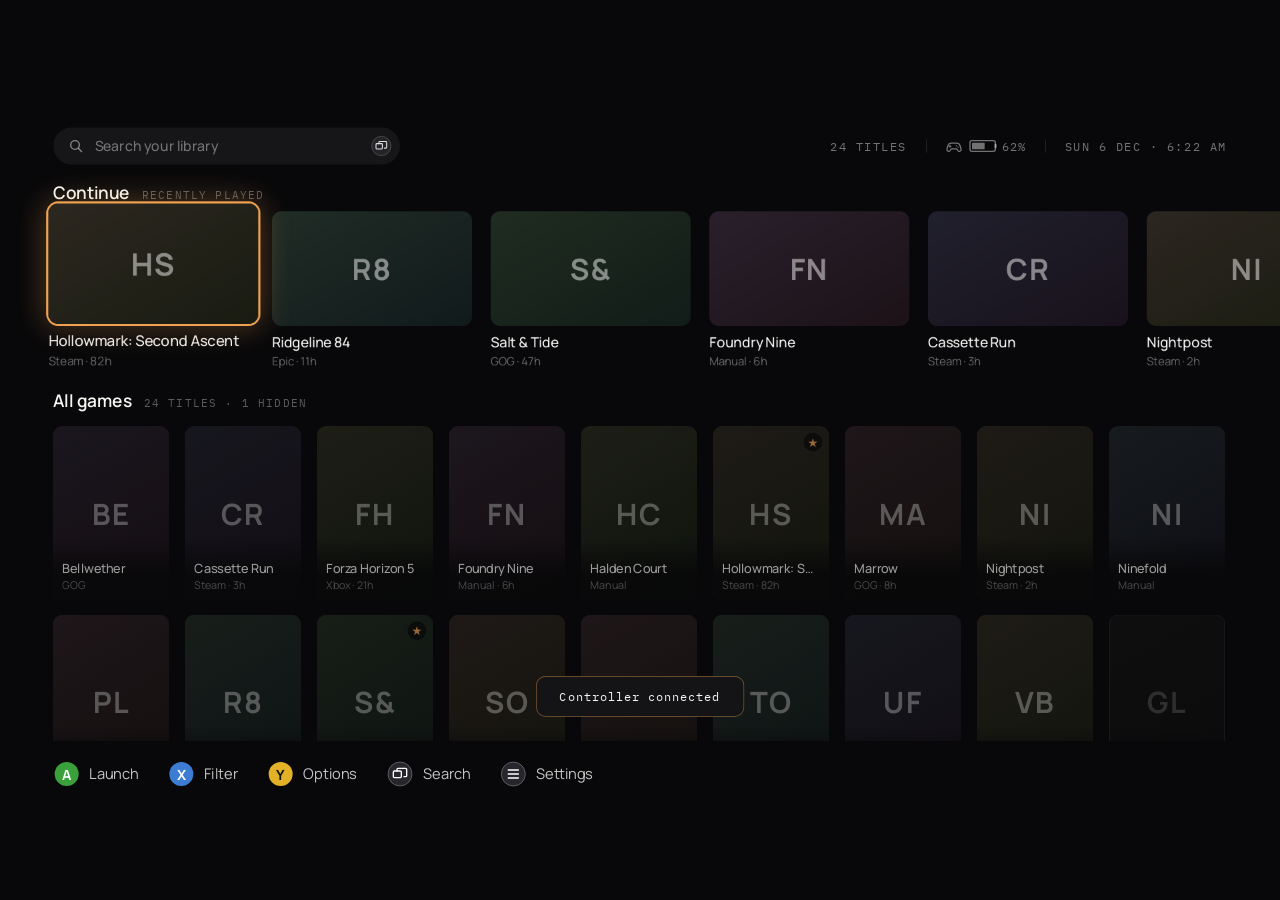
==== commit 6822ffd3: "Support every gamepad, draw hints for the one in hand, and smooth scrolling - DualSense, DualShock 4" ====
--- a/Consolify/ui/index.html
+++ b/Consolify/ui/index.html
@@ -31,7 +31,7 @@
       <label class="lib-search" id="libSearch" data-focusable data-nav-skip data-focus-key="search" data-action="search">
         <svg class="lib-search-icon" viewBox="0 0 24 24" fill="none" stroke="currentColor" stroke-width="2" stroke-linecap="round"><circle cx="10.5" cy="10.5" r="6.5"/><path d="M15.5 15.5 20.5 20.5"/></svg>
         <input id="searchField" type="text" placeholder="Search your library" autocomplete="off" spellcheck="false" tabindex="-1">
-        <span class="lib-search-key btn-pill mono">VIEW</span>
+        <span class="lib-search-key btn-slot" data-btn="View"></span>
       </label>
       <div class="topbar-right mono">
         <span id="scanStatus"></span>
@@ -54,7 +54,7 @@
           <div class="playing-info">
             <div class="playing-name" id="playingName">—</div>
             <div class="playing-meta mono" id="playingMeta"></div>
-            <div class="playing-hint"><span class="btn-badge btn-a">A</span><span>Resume</span><span class="btn-badge">Y</span><span>Options</span></div>
+            <div class="playing-hint"><span class="btn-slot" data-btn="A"></span><span>Resume</span><span class="btn-slot" data-btn="Y"></span><span>Options</span></div>
           </div>
         </div>
       </section>
@@ -90,13 +90,9 @@
       </section>
     </div>
 
-    <footer class="legend" data-region="legend">
-      <div class="legend-item"><div class="btn-badge btn-a">A</div><span>Launch</span></div>
-      <div class="legend-item"><div class="btn-badge">X</div><span>Filter</span></div>
-      <div class="legend-item"><div class="btn-badge">Y</div><span>Options</span></div>
-      <div class="legend-item"><div class="btn-pill mono">VIEW</div><span>Search</span></div>
-      <div class="legend-item"><div class="btn-pill mono">MENU</div><span>Settings</span></div>
-    </footer>
+    <!-- Filled by renderLibraryLegend: the buttons are drawn for whatever pad (or keyboard) was
+         last used, so nothing here can be static markup. -->
+    <footer class="legend" data-region="legend" id="libraryFoot"></footer>
   </div>
 
   <!-- ============ DETAIL ============ -->
@@ -136,7 +132,7 @@
 
         <div class="detail-actions" id="detailActions">
           <div class="pill-btn pill-primary" data-act="play" data-focusable data-focus-key="detail:play">
-            <div class="pill-a-badge">A</div>
+            <div class="pill-a-badge btn-slot" data-btn="A"></div>
             <span id="playLabel">Play</span>
           </div>
           <div class="pill-btn pill-secondary" data-act="collect" data-focusable data-focus-key="detail:collect">Add to Collection</div>
@@ -144,11 +140,7 @@
         </div>
       </div>
 
-      <footer class="legend">
-        <div class="legend-item"><div class="btn-badge btn-a">A</div><span>Select</span></div>
-        <div class="legend-item"><div class="btn-badge">B</div><span>Back</span></div>
-        <div class="legend-item"><div class="btn-badge">X</div><span id="favLegend">Favorite</span></div>
-      </footer>
+      <footer class="legend" id="detailFoot"></footer>
     </div>
   </div>
 
@@ -215,8 +207,8 @@
       <div class="dialog-title" id="confirmTitle">Are you sure?</div>
       <div class="dialog-body" id="confirmBody"></div>
       <div class="dialog-actions">
-        <div class="dialog-btn dialog-yes" id="confirmYes"><span class="btn-badge btn-a">A</span><span id="confirmYesLabel">Confirm</span></div>
-        <div class="dialog-btn dialog-no" id="confirmNo"><span class="btn-badge">B</span><span>Cancel</span></div>
+        <div class="dialog-btn dialog-yes" id="confirmYes"><span class="btn-slot" data-btn="A"></span><span id="confirmYesLabel">Confirm</span></div>
+        <div class="dialog-btn dialog-no" id="confirmNo"><span class="btn-slot" data-btn="B"></span><span>Cancel</span></div>
       </div>
     </div>
   </div>
@@ -263,7 +255,7 @@
     <div class="quick-card">
       <div class="quick-title mono" id="inputTitle">NAME</div>
       <input id="inputField" class="text-input" type="text" autocomplete="off" spellcheck="false">
-      <div class="guide-foot mono input-hint">ENTER CONFIRM · ESC CANCEL</div>
+      <div class="input-hint" id="inputHint"></div>
     </div>
   </div>
 
@@ -272,7 +264,7 @@
     <div class="guide-card">
       <div class="quick-title mono">COUCH SETUP GUIDE</div>
       <div class="guide-body" id="guideBody"></div>
-      <div class="guide-foot"><div class="btn-badge">B</div><span>Close</span></div>
+      <div class="guide-foot"><div class="legend-item" data-press="B"><span class="btn-slot" data-btn="B"></span><span>Close</span></div></div>
     </div>
   </div>
 
--- a/Consolify/ui/app.css
+++ b/Consolify/ui/app.css
@@ -172,7 +172,7 @@
 
 /* All-games grid */
 .grid-scroll {
-  /* relative so revealIn() can measure rows against it with offsetTop */
+  /* relative so revealOffset() can measure rows against it with offsetTop */
   position: relative;
   flex: 1; min-height: 0; overflow-y: auto; overflow-x: hidden;
   display: flex; flex-direction: column; gap: 22px;
@@ -318,19 +318,23 @@
 body.no-legend .legend { display: none; }
 .legend-item { display: flex; align-items: center; gap: 14px; }
 .legend-item > span { font-size: 22px; color: color-mix(in srgb, var(--ink) 80%, transparent); }
-.btn-badge {
-  width: 40px; height: 40px; border-radius: 50%;
-  border: 2px solid color-mix(in srgb, var(--ink) 40%, transparent);
-  display: flex; align-items: center; justify-content: center;
-  font-size: 20px; font-weight: 600; color: color-mix(in srgb, var(--ink) 80%, transparent);
-}
-.btn-badge.btn-a { background: var(--accent); border: none; color: var(--on-accent); font-weight: 700; }
-.btn-pill, .dpad-badge {
-  height: 40px; padding: 0 16px; border-radius: 20px;
-  border: 2px solid color-mix(in srgb, var(--ink) 40%, transparent);
-  display: flex; align-items: center;
-  font-size: 16px; letter-spacing: 0.08em; color: color-mix(in srgb, var(--ink) 80%, transparent);
-}
+/* A legend entry is a button a mouse can press: see the delegated click in app.js. */
+.legend-item[data-press] { cursor: pointer; }
+
+/* ---- button glyphs ----
+   Every hint is drawn as the button itself -- see btnIcon in app.js: a green A on an Xbox pad, a
+   cross on a DualSense, a key cap on a keyboard. The slot is what gets repainted when the pad in
+   hand changes; the svg inside is sized by height and keeps the width its shape needs, so a disc
+   and a pill sit on one baseline. Themes size the icon, never the slot. */
+.btn-slot { display: inline-flex; align-items: center; gap: 4px; flex: 0 0 auto; vertical-align: middle; }
+.btn-icon { height: 40px; width: auto; display: block; }
+/* A combo -- "LS + RS" -- in a settings value. */
+.combo { display: inline-flex; align-items: center; }
+.combo-plus { margin: 0 8px; font-size: 20px; color: color-mix(in srgb, var(--ink) 40%, transparent); }
+/* Inline in a sentence: a settings hint, an empty-library note, the setup guide. */
+.set-hint .btn-slot, .set-warn .btn-slot, .empty-note .btn-slot, .guide-step-text .btn-slot { margin: 0 2px; }
+.set-hint .btn-icon, .set-warn .btn-icon, .guide-step-text .btn-icon { height: 24px; }
+.empty-note .btn-icon { height: 28px; }
 
 /* ---- detail screen ---- */
 #screen-detail { background: var(--bg); }
@@ -479,12 +483,8 @@
 }
 .pill-primary span { font-size: 22px; font-weight: 600; letter-spacing: -0.01em; }
 .pill-primary.focused { animation: focusPulse 2.4s ease-in-out infinite; }
-.pill-a-badge {
-  width: 28px; height: 28px; border-radius: 50%;
-  background: color-mix(in srgb, var(--bg-deep) 85%, transparent); color: var(--accent);
-  display: flex; align-items: center; justify-content: center;
-  font-size: 16px; font-weight: 700; flex: 0 0 auto;
-}
+/* The button drawn inside the Play pill. Smaller than in a legend: it sits beside 22px type. */
+.pill-a-badge .btn-icon { height: 30px; }
 .pill-secondary {
   padding: 0 27px; border: 2px solid color-mix(in srgb, var(--ink) 22%, transparent);
   font-size: 19px; font-weight: 500; color: color-mix(in srgb, var(--ink) 85%, transparent);
@@ -594,6 +594,7 @@
 .guide-step-text { font-size: 20px; line-height: 1.55; color: color-mix(in srgb, var(--ink) 62%, transparent); }
 .guide-step-text b { color: color-mix(in srgb, var(--ink) 90%, transparent); font-weight: 600; }
 .guide-foot { display: flex; align-items: center; gap: 14px; font-size: 20px; color: color-mix(in srgb, var(--ink) 70%, transparent); }
+.guide-foot .btn-icon, .input-hint .btn-icon { height: 34px; }
 
 /* ---- toast ---- */
 #toast {
@@ -717,7 +718,10 @@
   outline: none;
 }
 .text-input:focus { border-color: var(--accent); box-shadow: 0 0 0 1px var(--accent), 0 0 44px 6px color-mix(in srgb, var(--accent) 20%, transparent); }
-.input-hint { font-size: 15px; letter-spacing: 0.1em; color: color-mix(in srgb, var(--ink) 40%, transparent); }
+/* Enter and Esc under the text prompt, as key caps whatever is in hand: it is a text field. */
+.input-hint { display: flex; align-items: center; gap: 28px; }
+.input-hint .legend-item { cursor: pointer; }
+.input-hint .legend-item > span { font-size: 18px; }
 
 /* ---- pad mode: the pointer gets out of the way while the D-pad drives ---- */
 body.pad-mode, body.pad-mode * { cursor: none !important; }
@@ -743,7 +747,7 @@
   border-top: 1px solid color-mix(in srgb, var(--edge) 7%, transparent);
 }
 .ov-foot .legend-item > span { font-size: 19px; }
-.ov-foot .btn-badge { width: 34px; height: 34px; font-size: 17px; }
+.ov-foot .btn-icon { height: 34px; }
 .ov-sub { font-size: 17px; color: color-mix(in srgb, var(--ink) 40%, transparent); font-weight: 400; }
 .ov-row.danger { color: var(--danger); }
 
@@ -806,8 +810,8 @@
 .playing-name { font-size: 40px; font-weight: 600; letter-spacing: -0.02em; }
 .playing-meta { font-size: 17px; letter-spacing: 0.14em; color: var(--accent); }
 .playing-hint { display: flex; align-items: center; gap: 12px; padding-top: 6px; }
-.playing-hint > span:not(.btn-badge) { font-size: 20px; color: color-mix(in srgb, var(--ink) 70%, transparent); margin-right: 14px; }
-.playing-hint .btn-badge { width: 34px; height: 34px; font-size: 17px; }
+.playing-hint > span:not(.btn-slot) { font-size: 20px; color: color-mix(in srgb, var(--ink) 70%, transparent); margin-right: 14px; }
+.playing-hint .btn-icon { height: 34px; }
 /* ---- Power Wheel (the radial) ---- */
 .radial-wrap {
   position: relative; width: 880px; height: 880px;
@@ -1013,12 +1017,11 @@
   font-size: 21px; font-weight: 600; cursor: pointer; white-space: nowrap;
   transition: background 160ms linear;
 }
-.dialog-btn .btn-badge { width: 36px; height: 36px; font-size: 18px; }
+.dialog-btn .btn-icon { height: 36px; }
 .dialog-yes { background: color-mix(in srgb, var(--accent) 16%, transparent); color: var(--ink); }
 .dialog-yes:hover { background: color-mix(in srgb, var(--accent) 26%, transparent); }
 .dialog.danger .dialog-yes { background: color-mix(in srgb, var(--danger) 16%, transparent); color: var(--danger); }
 .dialog.danger .dialog-yes:hover { background: color-mix(in srgb, var(--danger) 26%, transparent); }
-.dialog.danger .dialog-yes .btn-a { background: var(--danger); }
 .dialog-no { color: color-mix(in srgb, var(--ink) 72%, transparent); }
 .dialog-no:hover { background: color-mix(in srgb, var(--ink) 7%, transparent); }
 
@@ -1043,7 +1046,8 @@
   color: var(--ink); letter-spacing: 0;
 }
 .lib-search input::placeholder { color: color-mix(in srgb, var(--ink) 42%, transparent); }
-.lib-search-key { height: 34px; font-size: 14px; flex: 0 0 auto; opacity: 0.8; }
+.lib-search-key { flex: 0 0 auto; opacity: 0.85; }
+.lib-search-key .btn-icon { height: 32px; }
 .lib-search.has-query { color: var(--accent); background: color-mix(in srgb, var(--accent) 10%, transparent); }
 .lib-search.active {
   border-color: var(--accent); color: var(--accent);
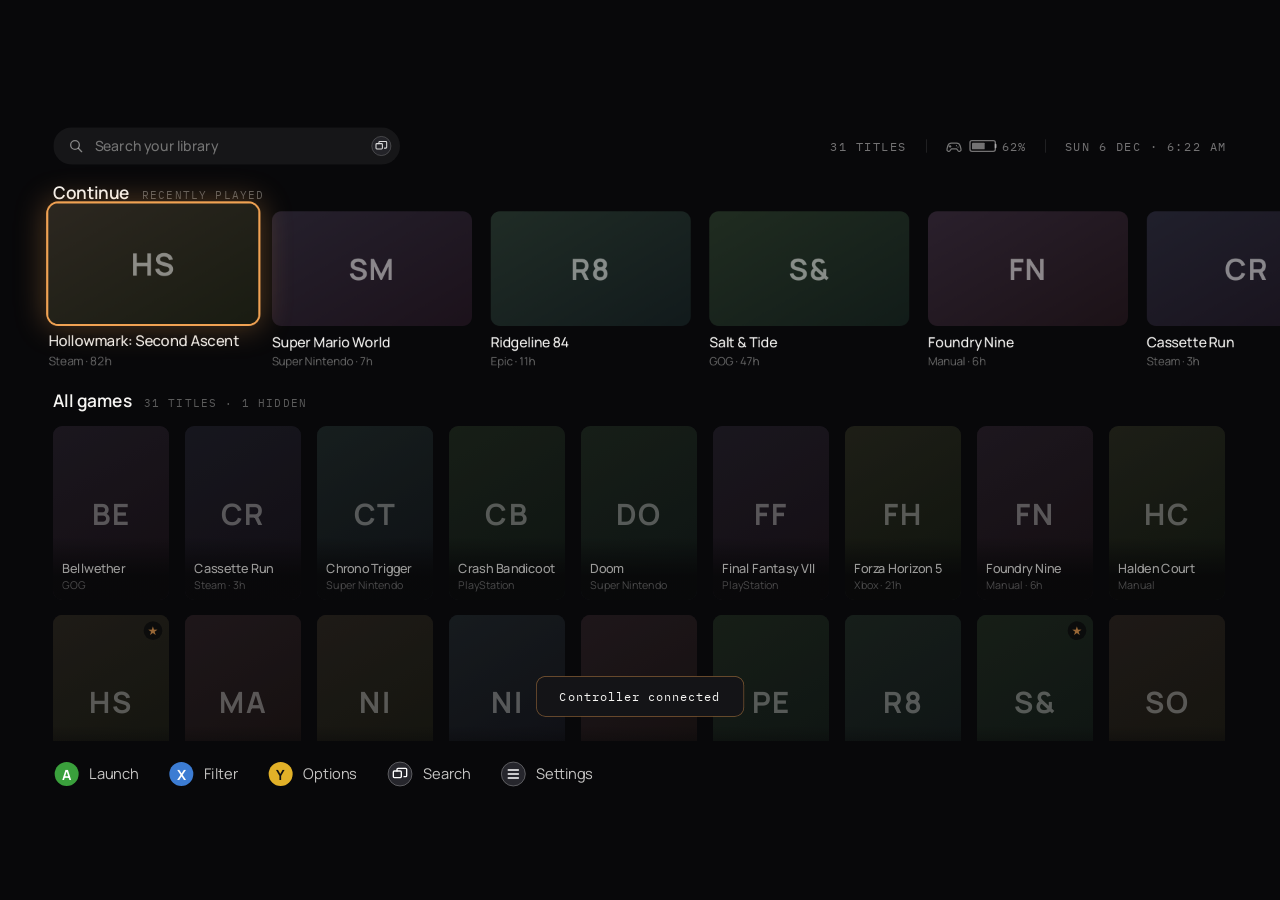
==== commit 456c4f73: "Support emulated games: detection, metadata, launch and focus - Emulators and ROM folders are new li" ====
--- a/Consolify/ui/index.html
+++ b/Consolify/ui/index.html
@@ -199,6 +199,17 @@
     </div>
   </div>
 
+  <!-- ============ CHOICE ============
+       A general pick-one list: which system a ROM folder is for, which emulator runs it, what
+       to do with an emulator. Same card as Manage; the title and rows come from the caller. -->
+  <div class="overlay" id="overlay-choice" data-focus-scope>
+    <div class="quick-card menu-card">
+      <div class="quick-title mono" id="choiceTitle">CHOOSE</div>
+      <div class="ov-scroll" id="choiceList"></div>
+      <div class="ov-foot" id="choiceFoot"></div>
+    </div>
+  </div>
+
   <!-- ============ CONFIRM ============ -->
   <!-- A dialog rather than a menu: the details, then A to go ahead and B to back out. -->
   <div class="overlay" id="overlay-confirm">
